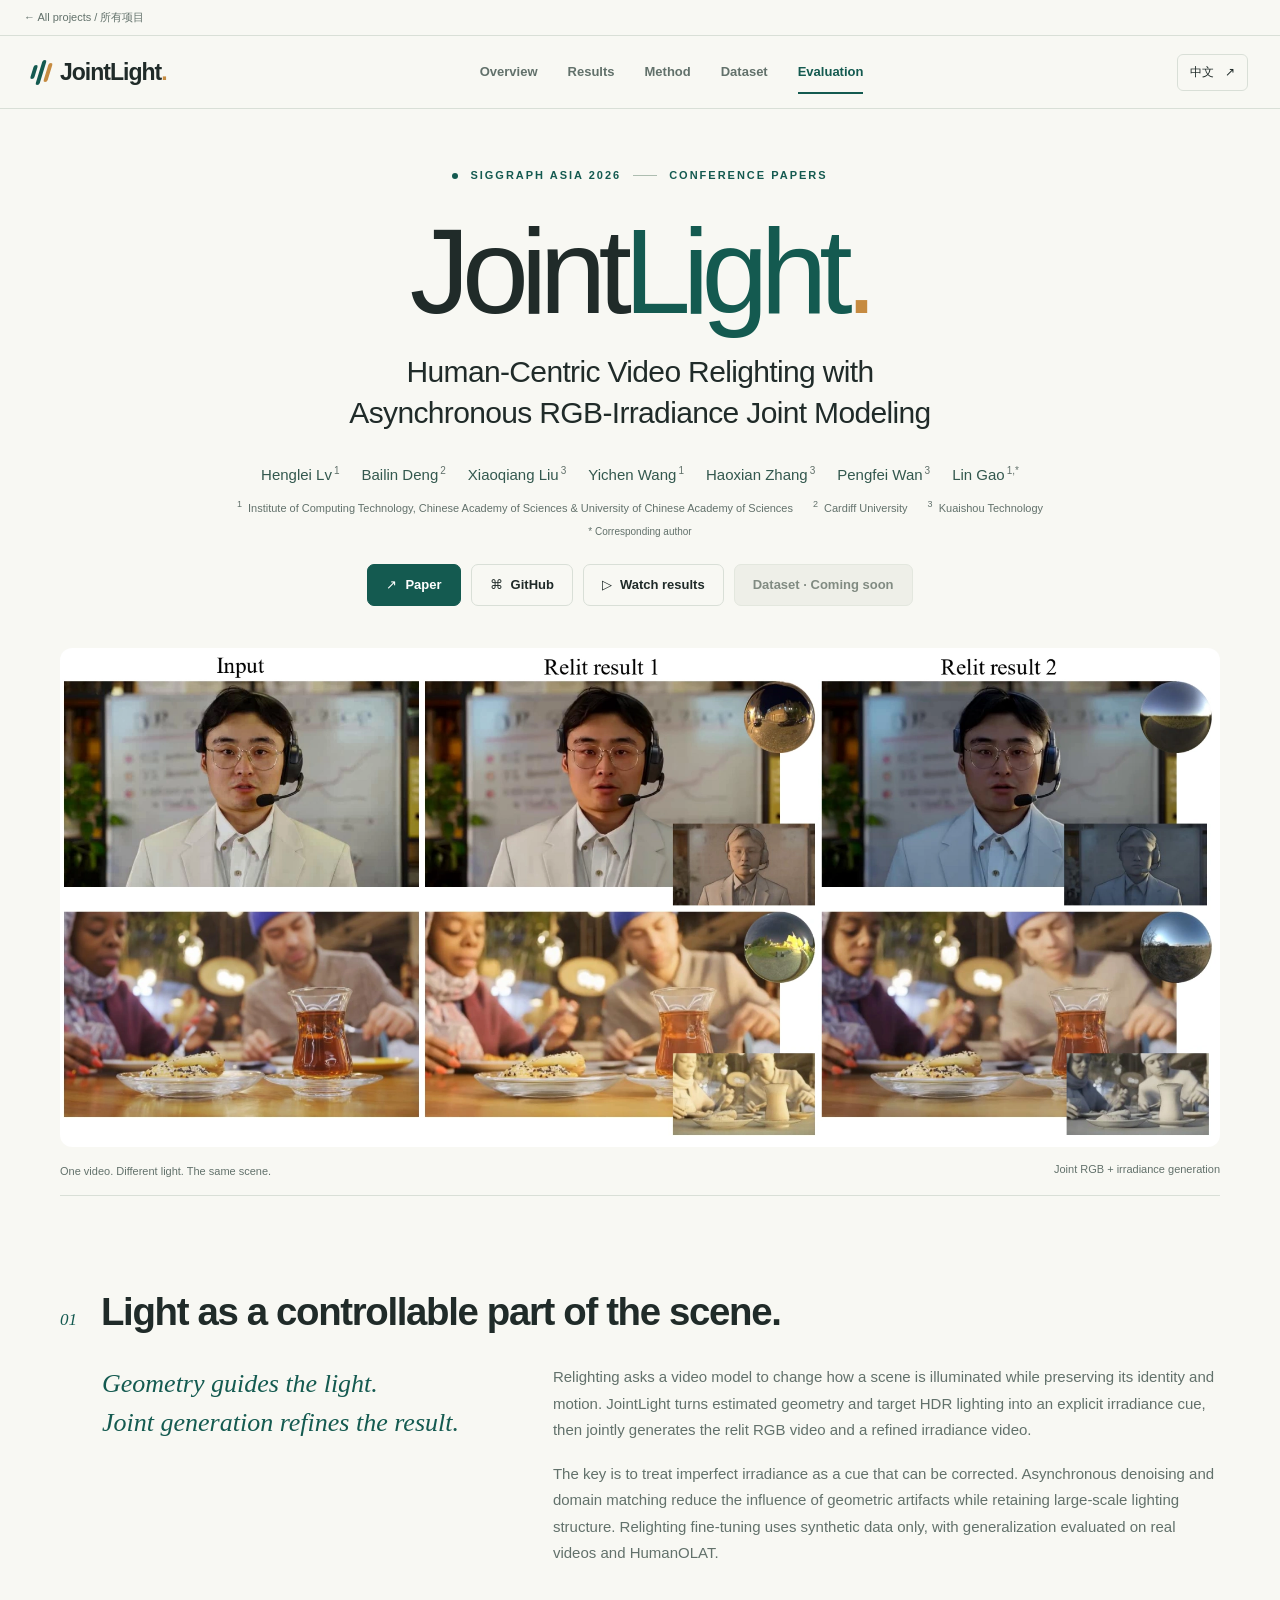
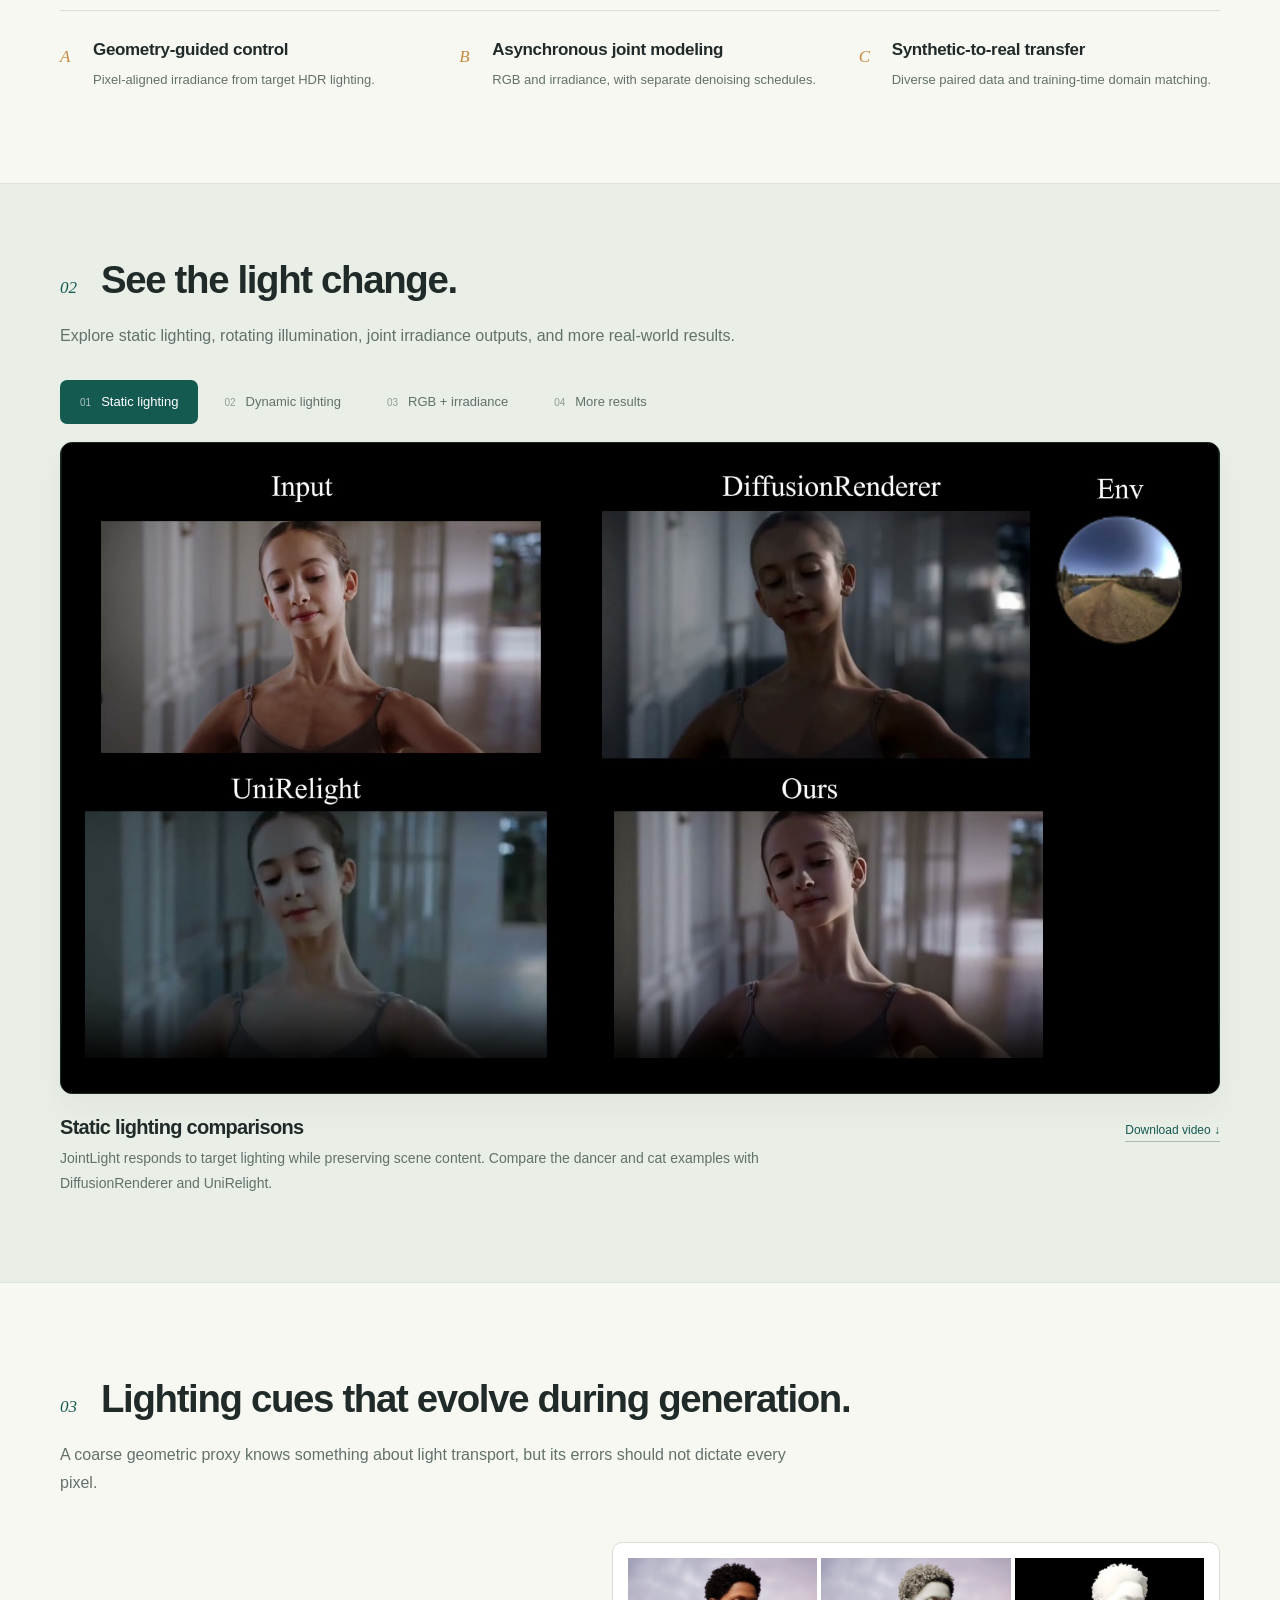
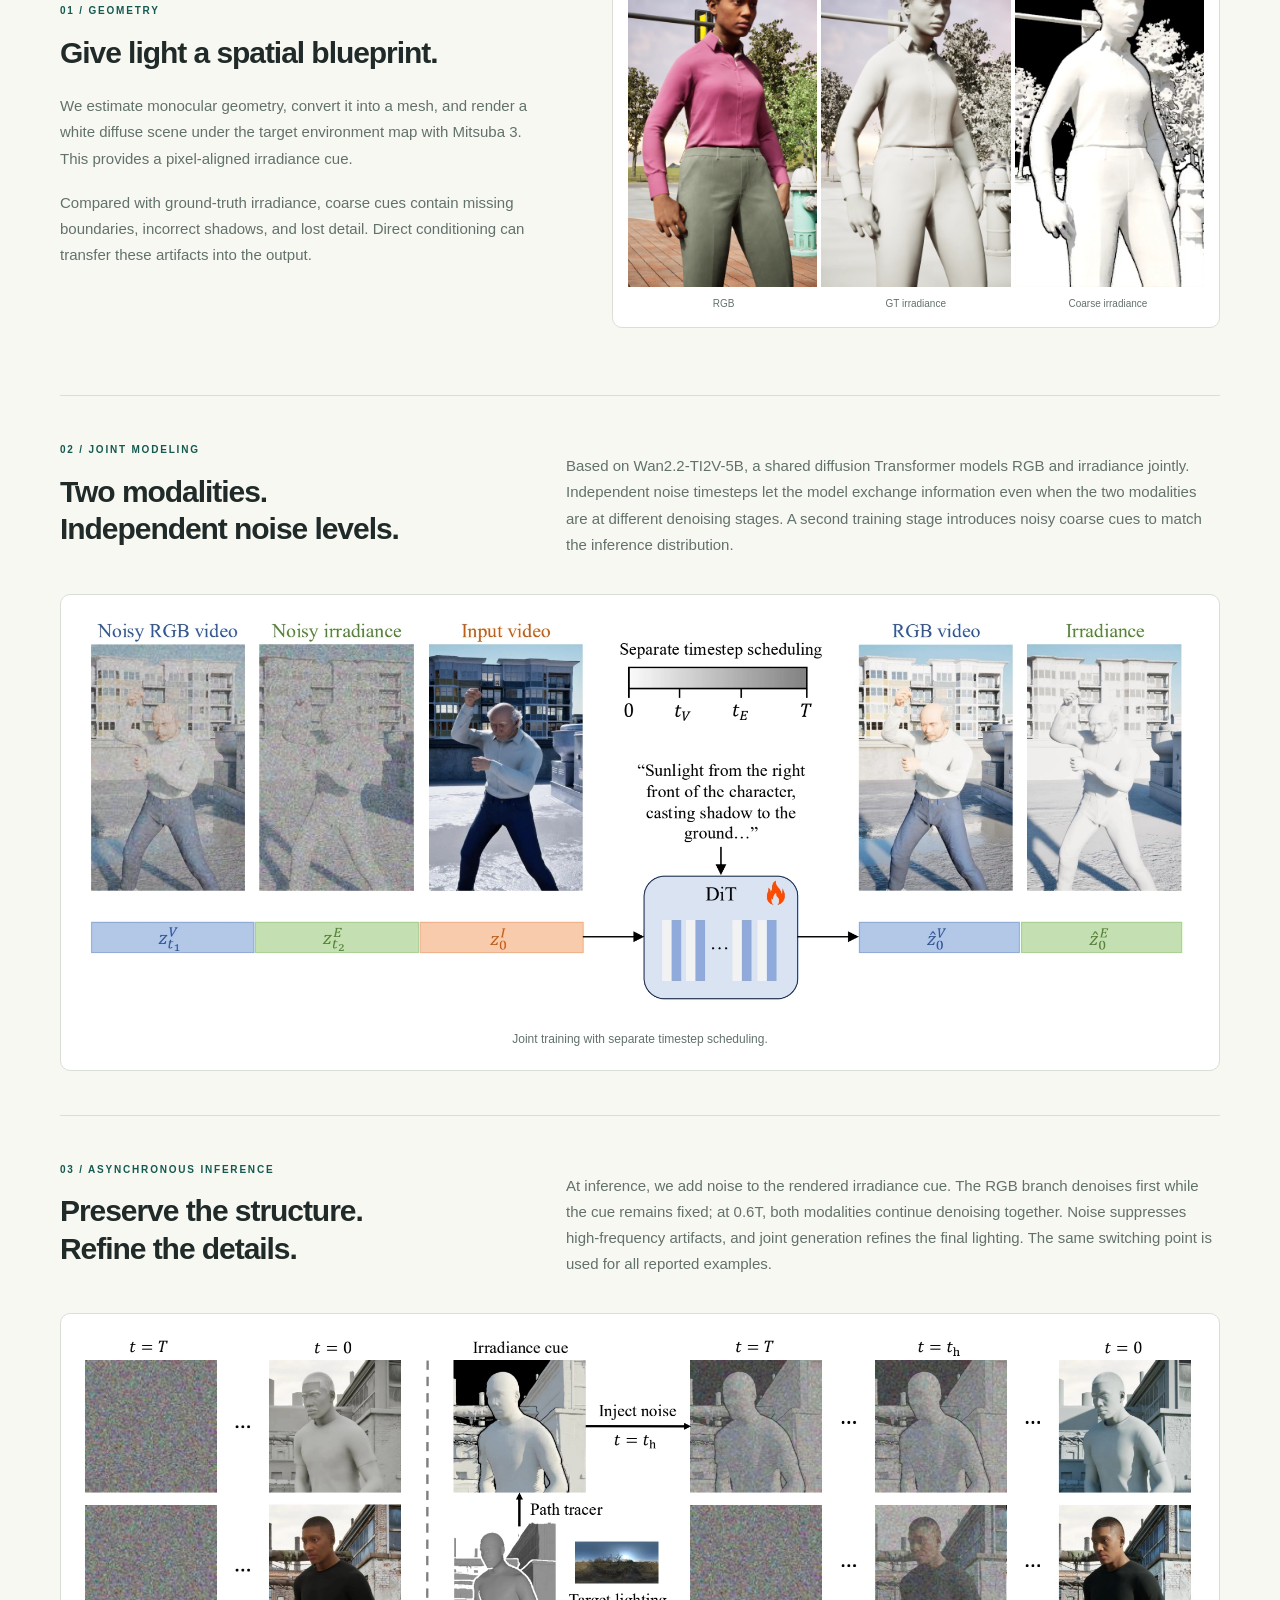
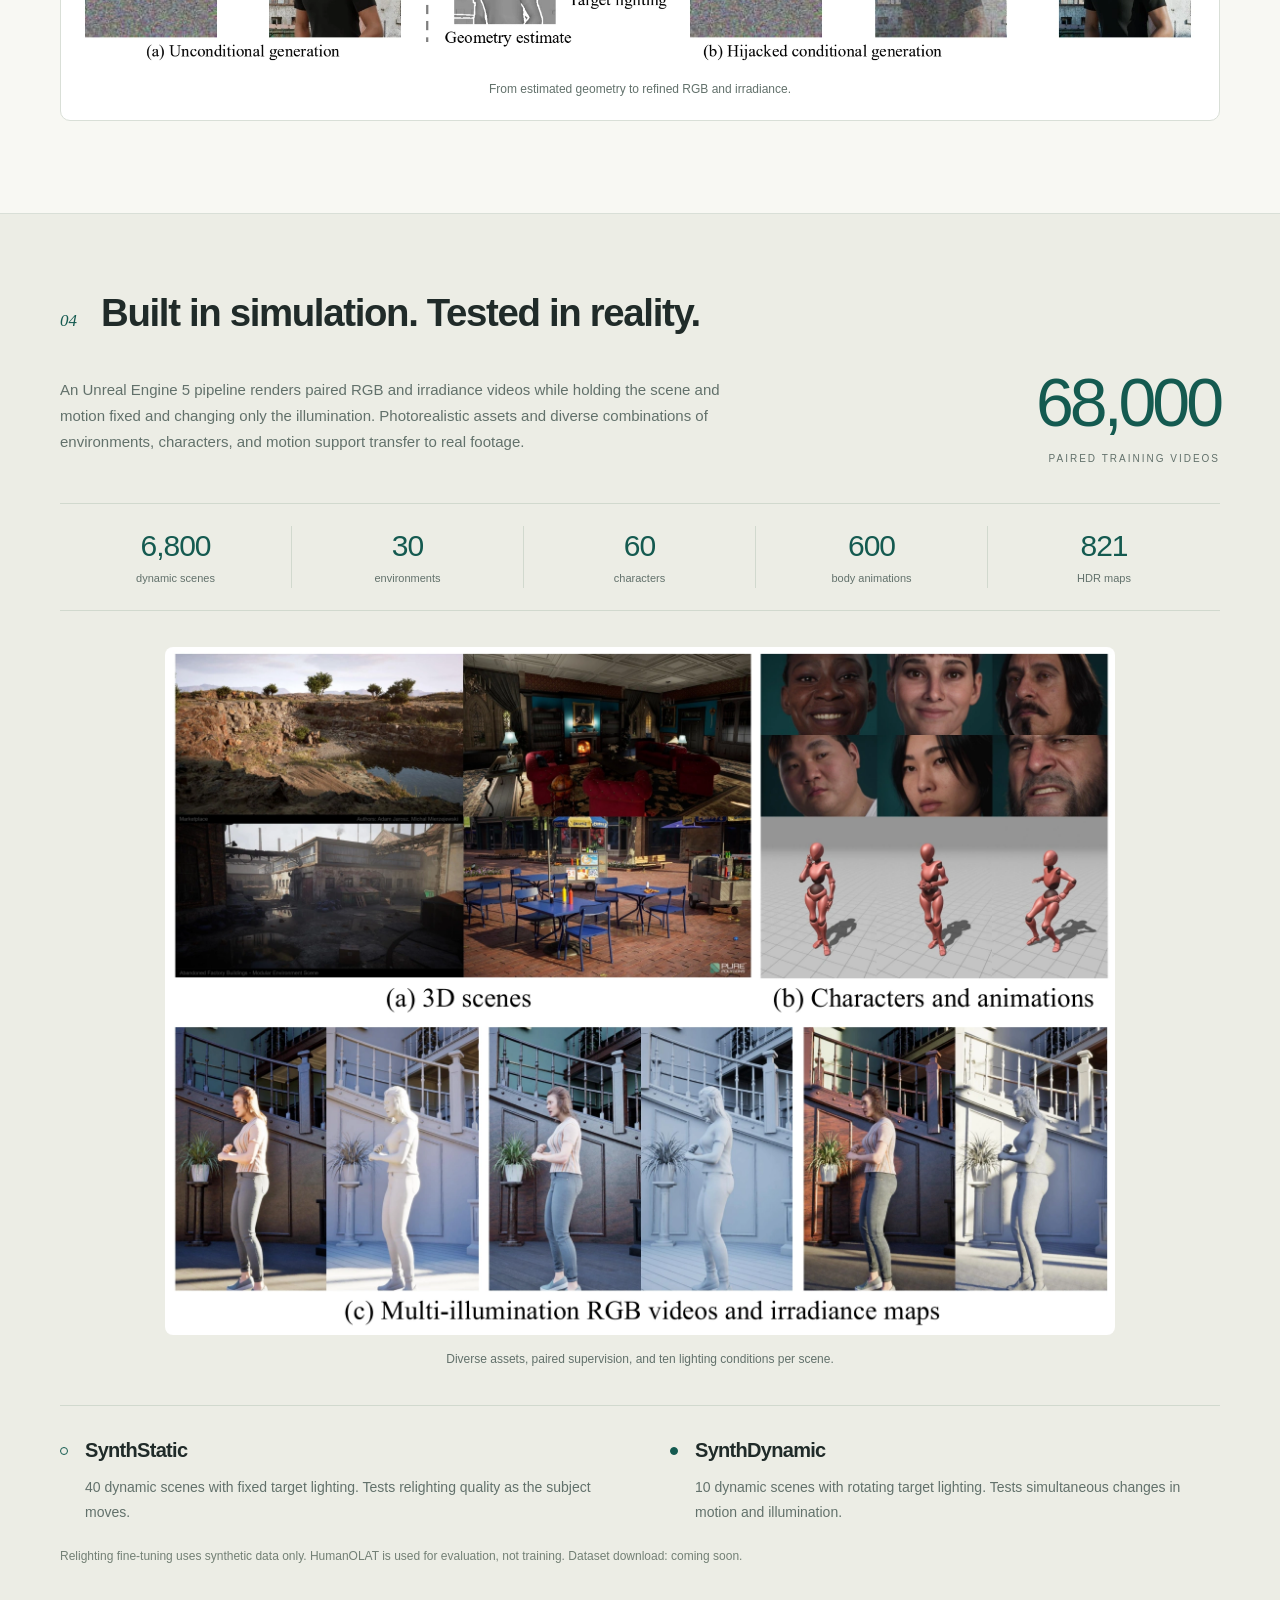
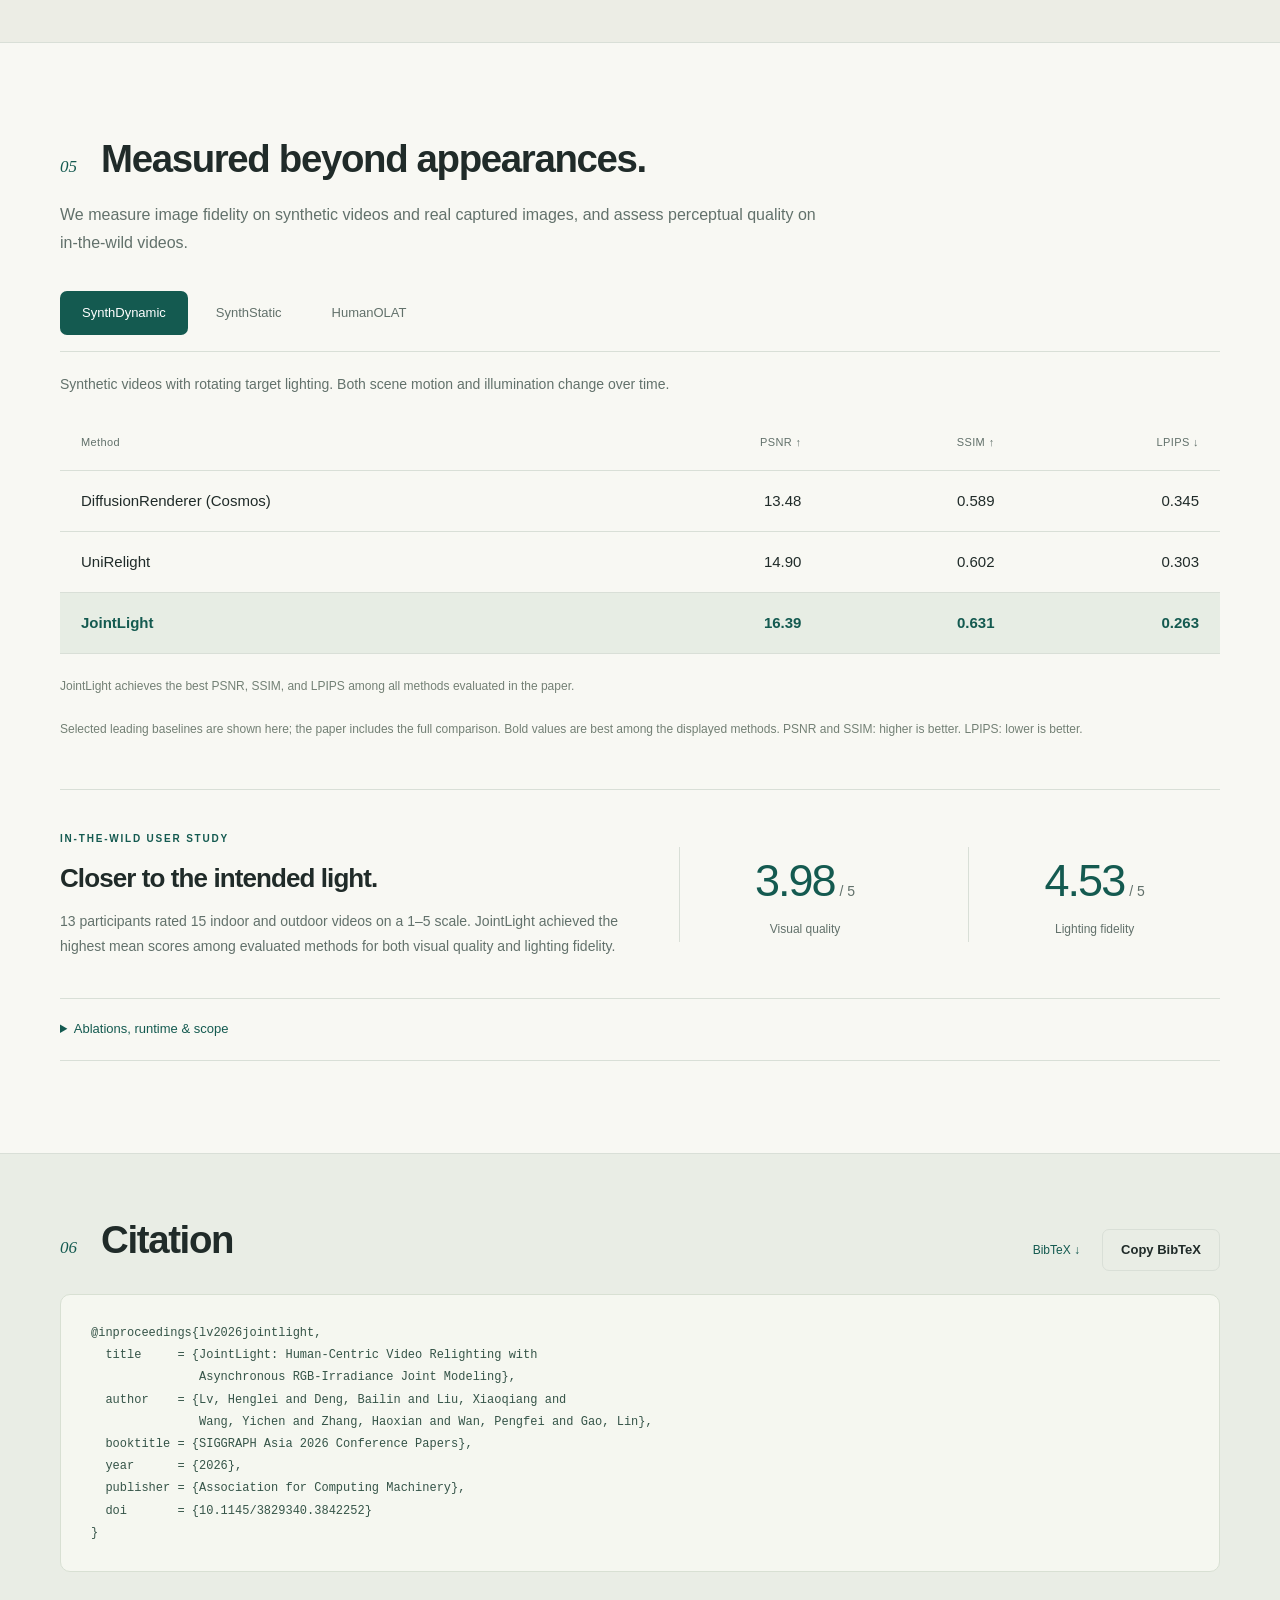
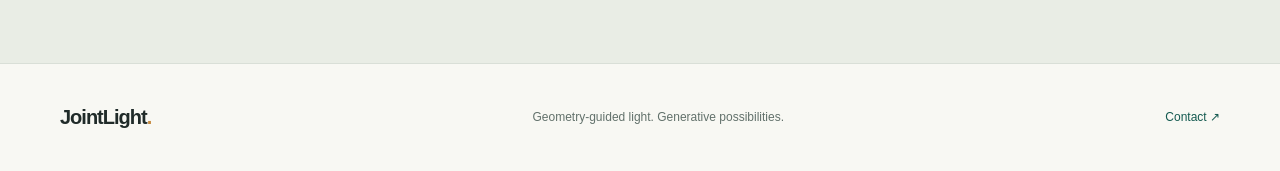
==== JointLight/index.html @ 2398fd20 "Publish project pages at /JointLight and /GSHeadRelight" ====
<!doctype html>
<html lang="en">
<head>
<meta charset="utf-8">
<meta name="viewport" content="width=device-width, initial-scale=1">
<meta name="theme-color" content="#f8f8f3">
<title>JointLight — Human-Centric Video Relighting</title>
<meta name="description" content="JointLight: controllable human-centric video relighting with geometry-guided, asynchronous RGB-irradiance joint modeling. SIGGRAPH Asia 2026.">
<meta property="og:title" content="JointLight | SIGGRAPH Asia 2026">
<meta property="og:description" content="Geometry guides the light. Joint generation refines the result.">
<meta property="og:type" content="website">
<meta property="og:image" content="https://sagileo.github.io/JointLight/assets/images/teaser.webp">
<link rel="canonical" href="https://sagileo.github.io/JointLight/">
<meta property="og:url" content="https://sagileo.github.io/JointLight/">
<link rel="icon" href="assets/favicon.svg" type="image/svg+xml">
<link rel="stylesheet" href="styles.css">
<script src="app.js" defer></script>
</head>
<body>
<div class="projects-home"><a href="../">← All projects / 所有项目</a></div>
<a class="skip" href="#main">Skip to content / 跳至正文</a>
<header class="site-header"><div class="header-inner">
<a class="wordmark" href="#top" aria-label="JointLight home"><span class="brand-icon" aria-hidden="true"><i></i><i></i><i></i></span>JointLight<span class="brand-period">.</span></a>
<nav aria-label="Main navigation / 主导航"><a href="#overview"><span data-lang="en">Overview</span><span data-lang="zh">概览</span></a><a href="#results"><span data-lang="en">Results</span><span data-lang="zh">效果</span></a><a href="#method"><span data-lang="en">Method</span><span data-lang="zh">方法</span></a><a href="#data"><span data-lang="en">Dataset</span><span data-lang="zh">数据</span></a><a href="#evaluation"><span data-lang="en">Evaluation</span><span data-lang="zh">实验</span></a></nav><button id="language" class="language-switch" type="button" aria-label="切换至中文">中文 <span aria-hidden="true">↗</span></button>
</div></header><main id="main"><section class="hero container" id="top"><div class="venue">
<span class="status-dot"></span>SIGGRAPH ASIA 2026 <span class="venue-rule"></span> CONFERENCE PAPERS</div>
<h1>Joint<span>Light</span><span class="title-dot">.</span>
</h1>
<div class="paper-title">
<span data-lang="en">Human-Centric Video Relighting with<br>Asynchronous RGB-Irradiance Joint Modeling</span><span data-lang="zh">基于异步 RGB 与辐照度联合建模的<br>人物视频重光照</span>
</div>
<div class="authors">
<span>Henglei Lv<sup>1</sup></span><span>Bailin Deng<sup>2</sup></span><span>Xiaoqiang Liu<sup>3</sup></span><span>Yichen Wang<sup>1</sup></span><span>Haoxian Zhang<sup>3</sup></span><span>Pengfei Wan<sup>3</sup></span><span>Lin Gao<sup>1,*</sup></span>
</div>
<div class="affiliations">
<span data-lang="en"><span><sup>1</sup> Institute of Computing Technology, Chinese Academy of Sciences &amp; University of Chinese Academy of Sciences</span><span><sup>2</sup> Cardiff University</span><span><sup>3</sup> Kuaishou Technology</span></span><span data-lang="zh"><span><sup>1</sup> 中国科学院计算技术研究所、中国科学院大学</span><span><sup>2</sup> 卡迪夫大学</span><span><sup>3</sup> 快手科技</span></span>
</div>
<p class="corresponding"><span data-lang="en">* Corresponding author</span><span data-lang="zh">* 通讯作者</span></p>
<div class="resource-links">
<a class="button primary" href="assets/paper/JointLight.pdf" target="_blank" rel="noopener"><span aria-hidden="true">↗</span><span data-lang="en">Paper</span><span data-lang="zh">论文 PDF</span></a><a class="button" href="https://github.com/IGLICT/JointLight" target="_blank" rel="noopener"><span aria-hidden="true">⌘</span> GitHub</a><a class="button" href="#results"><span aria-hidden="true">▷</span><span data-lang="en">Watch results</span><span data-lang="zh">观看效果</span></a><button class="button pending" type="button" disabled><span data-lang="en">Dataset · Coming soon</span><span data-lang="zh">数据集 · 待发布</span></button>
</div>
<figure class="hero-figure"><button class="figure-zoom" type="button" data-zoom="assets/images/teaser.webp" aria-label="Enlarge teaser / 放大概览图"><img src="assets/images/teaser.webp" width="2056" height="884" alt="The same input videos relit under two target environment maps; inset images show generated irradiance." fetchpriority="high"><span class="zoom-hint" aria-hidden="true">↗</span></button><figcaption><span data-lang="en">One video. Different light. The same scene.</span><span data-lang="zh">同一段视频，不同的光照，同一个场景。</span><span><span data-lang="en">Joint RGB + irradiance generation</span><span data-lang="zh">RGB 与辐照度联合生成</span></span></figcaption></figure></section><section class="overview container" id="overview"><div class="section-heading">
<span class="section-index">01</span><h2>
<span data-lang="en">Light as a controllable part of the scene.</span><span data-lang="zh">让光照成为场景中可控的一部分。</span>
</h2>
</div>
<div class="overview-body">
<p class="lead"><span data-lang="en">Geometry guides the light.<br>Joint generation refines the result.</span><span data-lang="zh">用几何引导光照，<br>让联合生成修正细节。</span></p>
<div>
<p class=""><span data-lang="en">Relighting asks a video model to change how a scene is illuminated while preserving its identity and motion. JointLight turns estimated geometry and target HDR lighting into an explicit irradiance cue, then jointly generates the relit RGB video and a refined irradiance video.</span><span data-lang="zh">重光照要求视频模型在保留场景内容与人物动作的同时，改变环境中的光影关系。JointLight 将估计几何与目标 HDR 光照转化为显式辐照度线索，再联合生成重光照 RGB 视频与精细化辐照度视频。</span></p>
<p class=""><span data-lang="en">The key is to treat imperfect irradiance as a cue that can be corrected. Asynchronous denoising and domain matching reduce the influence of geometric artifacts while retaining large-scale lighting structure. Relighting fine-tuning uses synthetic data only, with generalization evaluated on real videos and HumanOLAT.</span><span data-lang="zh">关键是让不完美的辐照度参与生成并被逐步修正。异步去噪和域匹配减弱几何伪影的影响，同时保留大尺度光照结构。模型仅使用合成数据进行重光照任务微调，并在真实视频和 HumanOLAT 上验证泛化效果。</span></p>
</div>
</div>
<div class="contributions">
<article><span class="letter">A</span><h3>
<span data-lang="en">Geometry-guided control</span><span data-lang="zh">几何引导的控制</span>
</h3>
<p class=""><span data-lang="en">Pixel-aligned irradiance from target HDR lighting.</span><span data-lang="zh">由目标 HDR 光照构造与画面对齐的辐照度。</span></p></article><article><span class="letter">B</span><h3>
<span data-lang="en">Asynchronous joint modeling</span><span data-lang="zh">异步联合建模</span>
</h3>
<p class=""><span data-lang="en">RGB and irradiance, with separate denoising schedules.</span><span data-lang="zh">RGB 与辐照度采用独立的去噪进度。</span></p></article><article><span class="letter">C</span><h3>
<span data-lang="en">Synthetic-to-real transfer</span><span data-lang="zh">从合成走向真实</span>
</h3>
<p class=""><span data-lang="en">Diverse paired data and training-time domain matching.</span><span data-lang="zh">以多样化配对数据和域匹配支持迁移。</span></p></article>
</div></section><section class="results-band" id="results"><div class="container">
<div class="section-heading">
<span class="section-index">02</span><h2>
<span data-lang="en">See the light change.</span><span data-lang="zh">看见光照的变化。</span>
</h2>
</div>
<p class="section-intro"><span data-lang="en">Explore static lighting, rotating illumination, joint irradiance outputs, and more real-world results.</span><span data-lang="zh">查看静态光照对比、旋转光照、联合辐照度输出与更多真实视频结果。</span></p>
<div class="tabs video-tabs" role="tablist" aria-label="Video examples / 视频示例">
<button type="button" role="tab" id="video-tab-static" aria-controls="video-panel" aria-selected="true" tabindex="0" data-video="static"><span class="tab-number">01</span><span data-lang="en">Static lighting</span><span data-lang="zh">静态光照</span></button><button type="button" role="tab" id="video-tab-dynamic" aria-controls="video-panel" aria-selected="false" tabindex="-1" data-video="dynamic"><span class="tab-number">02</span><span data-lang="en">Dynamic lighting</span><span data-lang="zh">动态光照</span></button><button type="button" role="tab" id="video-tab-shading" aria-controls="video-panel" aria-selected="false" tabindex="-1" data-video="shading"><span class="tab-number">03</span><span data-lang="en">RGB + irradiance</span><span data-lang="zh">RGB + 辐照度</span></button><button type="button" role="tab" id="video-tab-more" aria-controls="video-panel" aria-selected="false" tabindex="-1" data-video="more"><span class="tab-number">04</span><span data-lang="en">More results</span><span data-lang="zh">更多结果</span></button>
</div>
<div id="video-panel" role="tabpanel" aria-labelledby="video-tab-static" tabindex="0">
<div class="video-frame"><video id="showcase" controls muted playsinline loop preload="metadata" poster="assets/images/01_static_comparison.jpg"><source src="assets/videos/01_static_comparison.mp4" type="video/mp4"><span data-lang="en">Your browser does not support HTML video. Download the clip below.</span><span data-lang="zh">当前浏览器不支持视频播放，请通过下方链接下载。</span></video></div>
<div class="video-caption">
<div>
<h3 id="video-title"></h3>
<p id="video-description"></p>
</div>
<a id="video-download" href="assets/videos/01_static_comparison.mp4" download><span data-lang="en">Download video ↓</span><span data-lang="zh">下载视频 ↓</span></a>
</div>
</div>
<noscript><p>Other videos: <a href="assets/videos/02_dynamic_comparison.mp4">Dynamic lighting</a> · <a href="assets/videos/04_shading.mp4">RGB + irradiance</a> · <a href="assets/videos/03_more_results.mp4">More results</a></p></noscript>
</div></section><section class="container method" id="method"><div class="section-heading">
<span class="section-index">03</span><h2>
<span data-lang="en">Lighting cues that evolve during generation.</span><span data-lang="zh">让光照线索可以被修正。</span>
</h2>
</div>
<p class="section-intro"><span data-lang="en">A coarse geometric proxy knows something about light transport, but its errors should not dictate every pixel.</span><span data-lang="zh">粗糙几何提供了光传输的依据，但其中的误差不应成为最终画面的约束。</span></p>
<div class="method-step">
<div class="step-copy">
<span class="eyebrow">01 / GEOMETRY</span><h3>
<span data-lang="en">Give light a spatial blueprint.</span><span data-lang="zh">为光照提供空间依据。</span>
</h3>
<p class=""><span data-lang="en">We estimate monocular geometry, convert it into a mesh, and render a white diffuse scene under the target environment map with Mitsuba 3. This provides a pixel-aligned irradiance cue.</span><span data-lang="zh">从单目视频估计几何并转换为网格，再用 Mitsuba 3 在目标环境光下渲染白色漫反射场景，构造与画面对齐的辐照度线索。</span></p>
<p class=""><span data-lang="en">Compared with ground-truth irradiance, coarse cues contain missing boundaries, incorrect shadows, and lost detail. Direct conditioning can transfer these artifacts into the output.</span><span data-lang="zh">相比真值辐照度，粗糙线索包含边界缺失、阴影偏差和细节损失，直接作为条件可能将这些伪影传入结果。</span></p>
</div>
<figure><div class="irradiance-triptych">
<button class="figure-zoom" type="button" data-zoom="assets/images/irradiance-rgb.webp" aria-label="Enlarge figure / 放大图片"><img src="assets/images/irradiance-rgb.webp" alt="Original RGB image" loading="lazy" decoding="async"><span class="zoom-hint" aria-hidden="true">↗</span></button><button class="figure-zoom" type="button" data-zoom="assets/images/irradiance-gt.webp" aria-label="Enlarge figure / 放大图片"><img src="assets/images/irradiance-gt.webp" alt="Ground-truth irradiance" loading="lazy" decoding="async"><span class="zoom-hint" aria-hidden="true">↗</span></button><button class="figure-zoom" type="button" data-zoom="assets/images/irradiance-coarse.webp" aria-label="Enlarge figure / 放大图片"><img src="assets/images/irradiance-coarse.webp" alt="Coarse geometry-derived irradiance" loading="lazy" decoding="async"><span class="zoom-hint" aria-hidden="true">↗</span></button>
</div>
<figcaption class="three-labels"><span>RGB</span><span>GT irradiance</span><span>Coarse irradiance</span></figcaption></figure>
</div>
<div class="method-wide">
<div class="wide-copy">
<div>
<span class="eyebrow">02 / JOINT MODELING</span><h3>
<span data-lang="en">Two modalities.<br>Independent noise levels.</span><span data-lang="zh">两种模态，<br>独立的噪声水平。</span>
</h3>
</div>
<p class=""><span data-lang="en">Based on Wan2.2-TI2V-5B, a shared diffusion Transformer models RGB and irradiance jointly. Independent noise timesteps let the model exchange information even when the two modalities are at different denoising stages. A second training stage introduces noisy coarse cues to match the inference distribution.</span><span data-lang="zh">基于 Wan2.2-TI2V-5B，在同一个扩散 Transformer 中联合建模 RGB 与辐照度。独立的噪声时间步让模型在两种模态清晰程度不同时仍能交换信息；第二阶段引入带噪粗糙线索，使训练与推理时的分布更接近。</span></p>
</div>
<figure class="paper-figure"><button class="figure-zoom " type="button" data-zoom="assets/images/training.webp" aria-label="Enlarge figure / 放大图片"><img src="assets/images/training.webp" alt="Joint training pipeline with separate noise timesteps for RGB and irradiance." loading="lazy" decoding="async"><span class="zoom-hint" aria-hidden="true">↗</span></button><figcaption><span data-lang="en">Joint training with separate timestep scheduling.</span><span data-lang="zh">采用独立时间步调度的联合训练。</span></figcaption></figure>
</div>
<div class="method-wide">
<div class="wide-copy">
<div>
<span class="eyebrow">03 / ASYNCHRONOUS INFERENCE</span><h3>
<span data-lang="en">Preserve the structure.<br>Refine the details.</span><span data-lang="zh">保留光照结构，<br>共同完善细节。</span>
</h3>
</div>
<p class=""><span data-lang="en">At inference, we add noise to the rendered irradiance cue. The RGB branch denoises first while the cue remains fixed; at 0.6T, both modalities continue denoising together. Noise suppresses high-frequency artifacts, and joint generation refines the final lighting. The same switching point is used for all reported examples.</span><span data-lang="zh">推理时先对渲染得到的辐照度加噪，由 RGB 分支先行去噪，辐照度暂时固定；到 0.6T 时两种模态共同去噪。噪声减弱高频伪影，联合生成进一步修正光照细节。所有报告案例均使用相同切换时间步。</span></p>
</div>
<figure class="paper-figure"><button class="figure-zoom " type="button" data-zoom="assets/images/inference.webp" aria-label="Enlarge figure / 放大图片"><img src="assets/images/inference.webp" alt="Asynchronous inference from a noisy geometry-derived irradiance cue." loading="lazy" decoding="async"><span class="zoom-hint" aria-hidden="true">↗</span></button><figcaption><span data-lang="en">From estimated geometry to refined RGB and irradiance.</span><span data-lang="zh">从估计几何到精细化 RGB 与辐照度。</span></figcaption></figure>
</div></section><section class="data-band" id="data"><div class="container">
<div class="section-heading">
<span class="section-index">04</span><h2>
<span data-lang="en">Built in simulation. Tested in reality.</span><span data-lang="zh">在合成世界学习，在真实影像验证。</span>
</h2>
</div>
<div class="data-top">
<div><p class=""><span data-lang="en">An Unreal Engine 5 pipeline renders paired RGB and irradiance videos while holding the scene and motion fixed and changing only the illumination. Photorealistic assets and diverse combinations of environments, characters, and motion support transfer to real footage.</span><span data-lang="zh">Unreal Engine 5 管线固定场景与人物动作，仅改变照明，同步渲染配对的 RGB 与辐照度视频。逼真的素材与多样化的环境、角色和动作组合，支持模型向真实影像迁移。</span></p></div>
<div class="data-big">
<strong>68,000</strong><span><span data-lang="en">paired training videos</span><span data-lang="zh">配对训练视频</span></span>
</div>
</div>
<dl class="dataset-stats">
<div>
<dt>6,800</dt>
<dd>
<span data-lang="en">dynamic scenes</span><span data-lang="zh">动态场景</span>
</dd>
</div>
<div>
<dt>30</dt>
<dd>
<span data-lang="en">environments</span><span data-lang="zh">室内外环境</span>
</dd>
</div>
<div>
<dt>60</dt>
<dd>
<span data-lang="en">characters</span><span data-lang="zh">角色</span>
</dd>
</div>
<div>
<dt>600</dt>
<dd>
<span data-lang="en">body animations</span><span data-lang="zh">身体动画</span>
</dd>
</div>
<div>
<dt>821</dt>
<dd>
<span data-lang="en">HDR maps</span><span data-lang="zh">HDR 环境贴图</span>
</dd>
</div>
</dl>
<figure class="dataset-figure"><button class="figure-zoom " type="button" data-zoom="assets/images/dataset.webp" aria-label="Enlarge figure / 放大图片"><img src="assets/images/dataset.webp" alt="Synthetic environments, characters, animations, and paired RGB / irradiance renderings." loading="lazy" decoding="async"><span class="zoom-hint" aria-hidden="true">↗</span></button><figcaption><span data-lang="en">Diverse assets, paired supervision, and ten lighting conditions per scene.</span><span data-lang="zh">多样化素材、配对监督，每个场景包含十种照明条件。</span></figcaption></figure><div class="benchmark-grid">
<article><span class="benchmark-dot"></span><h3>SynthStatic</h3>
<p class=""><span data-lang="en">40 dynamic scenes with fixed target lighting. Tests relighting quality as the subject moves.</span><span data-lang="zh">40 个动态场景，目标环境光保持固定，评估人物运动过程中的重光照质量。</span></p></article><article><span class="benchmark-dot"></span><h3>SynthDynamic</h3>
<p class=""><span data-lang="en">10 dynamic scenes with rotating target lighting. Tests simultaneous changes in motion and illumination.</span><span data-lang="zh">10 个动态场景，目标环境光随时间旋转，评估运动与照明同时变化时的控制能力。</span></p></article>
</div>
<p class="fine-print"><span data-lang="en">Relighting fine-tuning uses synthetic data only. HumanOLAT is used for evaluation, not training. Dataset download: coming soon.</span><span data-lang="zh">重光照任务微调仅使用合成数据。HumanOLAT 用于评估，未参与训练。数据集下载入口待发布。</span></p>
</div></section><section class="container evaluation" id="evaluation"><div class="section-heading">
<span class="section-index">05</span><h2>
<span data-lang="en">Measured beyond appearances.</span><span data-lang="zh">不止于视觉效果的验证。</span>
</h2>
</div>
<p class="section-intro"><span data-lang="en">We measure image fidelity on synthetic videos and real captured images, and assess perceptual quality on in-the-wild videos.</span><span data-lang="zh">我们在合成视频与真实采集图像上评估重光照质量，并通过真实视频用户研究评估感知效果。</span></p>
<div class="tabs benchmark-tabs" role="tablist" aria-label="Evaluation benchmark / 评估基准">
<button type="button" role="tab" id="metric-tab-SynthDynamic" aria-controls="metric-panel" aria-selected="true" tabindex="0" data-benchmark="SynthDynamic">SynthDynamic</button><button type="button" role="tab" id="metric-tab-SynthStatic" aria-controls="metric-panel" aria-selected="false" tabindex="-1" data-benchmark="SynthStatic">SynthStatic</button><button type="button" role="tab" id="metric-tab-HumanOLAT" aria-controls="metric-panel" aria-selected="false" tabindex="-1" data-benchmark="HumanOLAT">HumanOLAT</button>
</div>
<div id="metric-panel" role="tabpanel" aria-labelledby="metric-tab-SynthDynamic" tabindex="0">
<p id="benchmark-description"></p>
<div class="table-scroll"><table>
<caption class="sr-only" id="benchmark-caption">SynthDynamic relighting evaluation</caption>
<thead><tr>
<th scope="col">
<span data-lang="en">Method</span><span data-lang="zh">方法</span>
</th>
<th scope="col">PSNR ↑</th>
<th scope="col">SSIM ↑</th>
<th scope="col">LPIPS ↓</th>
</tr></thead>
<tbody id="metric-rows">
<tr>
<th scope="row">DiffusionRenderer (Cosmos)</th>
<td>13.48</td>
<td>0.589</td>
<td>0.345</td>
</tr>
<tr>
<th scope="row">UniRelight</th>
<td>14.90</td>
<td>0.602</td>
<td>0.303</td>
</tr>
<tr class="ours">
<th scope="row">JointLight</th>
<td><strong>16.39</strong></td>
<td><strong>0.631</strong></td>
<td><strong>0.263</strong></td>
</tr>
</tbody>
</table></div>
<p id="benchmark-note" class="fine-print"></p>
</div>
<p class="fine-print"><span data-lang="en">Selected leading baselines are shown here; the paper includes the full comparison. Bold values are best among the displayed methods. PSNR and SSIM: higher is better. LPIPS: lower is better.</span><span data-lang="zh">此处展示主要对比方法，完整结果见论文。粗体表示所列方法中的最优值。PSNR、SSIM 越高越好，LPIPS 越低越好。</span></p>
<div class="study-row">
<div>
<span class="eyebrow">IN-THE-WILD USER STUDY</span><h3>
<span data-lang="en">Closer to the intended light.</span><span data-lang="zh">更贴近目标光照。</span>
</h3>
<p class=""><span data-lang="en">13 participants rated 15 indoor and outdoor videos on a 1–5 scale. JointLight achieved the highest mean scores among evaluated methods for both visual quality and lighting fidelity.</span><span data-lang="zh">13 名参与者对 15 个室内外视频案例进行 1–5 分评分。JointLight 在参与比较的方法中获得最高的视觉质量与光照保真度平均分。</span></p>
</div>
<div class="study-number">
<strong>3.98<small>/ 5</small></strong><span><span data-lang="en">Visual quality</span><span data-lang="zh">视觉质量</span></span>
</div>
<div class="study-number">
<strong>4.53<small>/ 5</small></strong><span><span data-lang="en">Lighting fidelity</span><span data-lang="zh">光照保真度</span></span>
</div>
</div>
<details class="technical-details"><summary><span data-lang="en">Ablations, runtime &amp; scope</span><span data-lang="zh">消融实验、运行时间与适用范围</span></summary><div class="details-grid">
<div>
<h3>
<span data-lang="en">Why joint modeling matters</span><span data-lang="zh">联合建模为何有效</span>
</h3>
<p class=""><span data-lang="en">Ablations use the same 6K-step training budget. Direct irradiance conditioning reaches 14.10 dB PSNR, while the full method with asynchronous scheduling and domain matching reaches 15.69 dB. Joint modeling alone does not bridge the gap between coarse and ground-truth irradiance.</span><span data-lang="zh">消融模型使用相同的 6K 步训练预算。直接辐照度条件的 PSNR 为 14.10 dB，加入异步调度与域匹配的完整方法达到 15.69 dB。仅使用联合建模仍不足以弥合粗糙辐照度与真值之间的差距。</span></p>
</div>
<div>
<h3>
<span data-lang="en">Current scope</span><span data-lang="zh">当前适用范围</span>
</h3>
<p class=""><span data-lang="en">The full pipeline takes about 223 seconds for 81 frames at 832 × 480, using 50 sampling steps on one GPU. Processing is offline. Severe geometry errors and strongly specular materials remain challenging; see the paper for limitations.</span><span data-lang="zh">单 GPU、81 帧、832 × 480 分辨率与 50 步采样设置下，完整流程约需 223 秒，属于离线处理。严重几何误差与强镜面反射材质仍具有挑战，详见论文讨论。</span></p>
</div>
</div></details></section><section class="citation-band" id="citation"><div class="container">
<div class="citation-top">
<div class="section-heading">
<span class="section-index">06</span><h2>
<span data-lang="en">Citation</span><span data-lang="zh">引用</span>
</h2>
</div>
<div>
<a href="citation.bib" download class="text-link">BibTeX ↓</a><button id="copy-citation" class="button" type="button"><span data-lang="en">Copy BibTeX</span><span data-lang="zh">复制 BibTeX</span></button>
</div>
</div>
<pre><code id="bibtex">@inproceedings{lv2026jointlight,
  title     = {JointLight: Human-Centric Video Relighting with
               Asynchronous RGB-Irradiance Joint Modeling},
  author    = {Lv, Henglei and Deng, Bailin and Liu, Xiaoqiang and
               Wang, Yichen and Zhang, Haoxian and Wan, Pengfei and Gao, Lin},
  booktitle = {SIGGRAPH Asia 2026 Conference Papers},
  year      = {2026},
  publisher = {Association for Computing Machinery},
  doi       = {10.1145/3829340.3842252}
}</code></pre>
<p id="copy-status" class="copy-status" role="status" aria-live="polite"></p>
</div></section></main><footer class="container"><a class="wordmark" href="#top">JointLight<span class="brand-period">.</span></a><p><span data-lang="en">Geometry-guided light. Generative possibilities.</span><span data-lang="zh">以几何引导光照，以生成拓展可能。</span></p>
<a href="mailto:gaolin@ict.ac.cn"><span data-lang="en">Contact</span><span data-lang="zh">联系作者</span> ↗</a></footer><dialog id="figure-dialog"><div class="dialog-toolbar">
<span><span data-lang="en">Figure detail</span><span data-lang="zh">图片详情</span></span><button id="close-figure" type="button" aria-label="Close figure / 关闭图片">×</button>
</div>
<img id="full-figure" alt=""><p><span data-lang="en">Press Esc or click outside the image to close.</span><span data-lang="zh">按 Esc 或点击图片外部关闭。</span></p></dialog>
</body>
</html>
---- JointLight/styles.css ----
:root {
  --paper:#f8f8f3;
  --ink:#202b29;
  --muted:#62716b;
  --green:#145a50;
  --light:#e7ede4;
  --line:#d9dfd7;
  --warm:#c68b40;
  --serif:Georgia,'Times New Roman',serif;
  --sans:Inter,-apple-system,BlinkMacSystemFont,'Segoe UI','PingFang SC','Microsoft YaHei',sans-serif;
}
* {
  box-sizing:border-box;
}
html {
  scroll-behavior:smooth;
  scroll-padding-top:95px;
}
body {
  margin:0;
  color:var(--ink);
  background:var(--paper);
  font-family:var(--sans);
  font-size:16px;
  line-height:1.75;
  -webkit-font-smoothing:antialiased;
}
[data-lang] {
  display:contents;
}
html[lang="en"] [data-lang="zh"],html[lang="zh-CN"] [data-lang="en"] {
  display:none!important;
}
a {
  color:inherit;
  text-decoration:none;
}
button {
  font:inherit;
  color:inherit;
  cursor:pointer;
}
button:disabled {
  cursor:default;
}
button,a {
  -webkit-tap-highlight-color:transparent;
}
button:focus-visible,a:focus-visible,summary:focus-visible,[tabindex]:focus-visible {
  outline:3px solid #d1a04b;
  outline-offset:5px;
}
::selection {
  background:#cee0d1;
}
img {
  max-width:100%;
  display:block;
}
figure,p,h1,h2,h3,dl,dd {
  margin:0;
}
p {
  color:var(--muted);
}
p+p {
  margin-top:18px;
}
h2,h3 {
  line-height:1.25;
  font-weight:550;
  letter-spacing:-.035em;
}
h2 {
  font-size:clamp(29px,3vw,39px);
}
h3 {
  font-size:23px;
}
.container {
  width:min(1160px,calc(100% - 80px));
  margin-inline:auto;
}
.skip {
  position:fixed;
  left:20px;
  top:-100px;
  background:var(--green);
  color:#fff;
  padding:10px 20px;
  z-index:100;
}
.skip:focus {
  top:10px;
}
.site-header {
  position:sticky;
  top:0;
  z-index:20;
  background:rgba(248,248,243,.94);
  backdrop-filter:blur(16px);
  border-bottom:1px solid var(--line);
}
.header-inner {
  width:min(1280px,calc(100% - 64px));
  height:72px;
  margin:auto;
  display:flex;
  align-items:center;
  justify-content:space-between;
  gap:25px;
}
.wordmark {
  display:inline-flex;
  align-items:center;
  font-size:23px;
  letter-spacing:-1px;
  font-weight:680;
}
.brand-period {
  color:var(--warm);
}
.brand-icon {
  display:flex;
  align-items:center;
  gap:3px;
  height:24px;
  margin-right:10px;
}
.brand-icon i {
  display:block;
  background:var(--green);
  width:4px;
  height:14px;
  border-radius:2px;
  transform:skew(-17deg);
}
.brand-icon i:nth-child(2) {
  height:25px;
}
.brand-icon i:nth-child(3) {
  height:19px;
  background:var(--warm);
}
nav {
  display:flex;
  gap:30px;
  font-size:13px;
  font-weight:550;
  color:var(--muted);
}
nav a {
  position:relative;
  padding:25px 0;
}
nav a:hover,nav a.active {
  color:var(--green);
}
nav a.active:after {
  content:'';
  position:absolute;
  bottom:15px;
  left:0;
  right:0;
  height:2px;
  background:var(--green);
}
.language-switch {
  padding:7px 12px;
  background:transparent;
  border:1px solid var(--line);
  border-radius:6px;
  font-size:12px;
  white-space:nowrap;
}
.language-switch:hover {
  background:var(--light);
}
.language-switch span {
  margin-left:8px;
}
.hero {
  text-align:center;
  padding-top:57px;
}
.venue {
  font-size:11px;
  letter-spacing:2px;
  font-weight:650;
  color:var(--green);
  display:flex;
  justify-content:center;
  align-items:center;
  gap:12px;
}
.status-dot {
  width:6px;
  height:6px;
  background:var(--green);
  border-radius:50%;
}
.venue-rule {
  width:24px;
  height:1px;
  background:#adbdb0;
}
h1 {
  font-size:clamp(70px,9.4vw,123px);
  line-height:1.15;
  font-weight:520;
  letter-spacing:-8px;
  margin:16px 0 11px;
  color:var(--ink);
}
h1>span:first-child {
  color:var(--green);
}
h1 .title-dot {
  color:var(--warm);
}
.paper-title {
  font-size:clamp(20px,2.35vw,30px);
  line-height:1.38;
  letter-spacing:-.65px;
  font-weight:440;
  max-width:980px;
  margin:auto;
}
.authors {
  display:flex;
  justify-content:center;
  gap:8px 22px;
  flex-wrap:wrap;
  font-size:15px;
  margin:28px 0 9px;
  color:#33584e;
}
.authors sup {
  font-size:10px;
  margin-left:2px;
  color:var(--muted);
}
.affiliations {
  display:flex;
  flex-wrap:wrap;
  justify-content:center;
  gap:2px 20px;
  font-size:11px;
  color:var(--muted);
}
.affiliations sup {
  font-size:9px;
  margin-right:3px;
}
.corresponding {
  font-size:10px;
  margin-top:5px;
}
.resource-links {
  display:flex;
  gap:10px;
  justify-content:center;
  flex-wrap:wrap;
  margin:24px 0 42px;
}
.button {
  display:inline-flex;
  align-items:center;
  justify-content:center;
  gap:8px;
  border:1px solid var(--line);
  background:transparent;
  padding:10px 18px;
  border-radius:7px;
  font-size:13px;
  font-weight:550;
  line-height:1.5;
  transition:background .2s,transform .2s;
}
.button:hover:not(:disabled) {
  background:var(--light);
  transform:translateY(-1px);
}
.button.primary {
  background:var(--green);
  color:white;
  border-color:var(--green);
}
.button.primary:hover {
  background:#0d443c;
}
.button.pending {
  color:#818b82;
  background:#eeefe8;
  border-color:#e3e7de;
}
.hero-figure {
  text-align:left;
}
.teaser-labels {
  display:grid;
  grid-template-columns:repeat(3,1fr);
  text-align:center;
  padding:0 0 10px;
  font-size:10px;
  letter-spacing:1.9px;
  color:var(--muted);
  font-weight:600;
}
.hero-figure .figure-zoom {
  border-radius:12px;
  background:#fff;
  overflow:hidden;
}
.hero-figure figcaption {
  display:flex;
  justify-content:space-between;
  gap:20px;
  padding:13px 0;
  color:var(--ink);
  font-size:13px;
  border-bottom:1px solid var(--line);
}
.hero-figure figcaption>span {
  color:var(--muted);
  font-size:11px;
}
.figure-zoom {
  display:block;
  position:relative;
  padding:0;
  border:0;
  width:100%;
  background:#fff;
  cursor:zoom-in;
}
.figure-zoom img {
  width:100%;
  height:auto;
}
.zoom-hint {
  position:absolute;
  right:10px;
  bottom:10px;
  width:30px;
  height:30px;
  display:grid;
  place-items:center;
  background:#fffdf7ed;
  color:var(--green);
  border:1px solid #d9dfd7;
  border-radius:50%;
  font-size:17px;
  opacity:0;
  transition:opacity .2s;
}
.figure-zoom:hover .zoom-hint,.figure-zoom:focus-visible .zoom-hint {
  opacity:1;
}
.overview,.method,.evaluation {
  padding-block:92px;
}
.section-heading {
  display:flex;
  align-items:baseline;
  gap:24px;
  margin-bottom:28px;
}
.section-index {
  font-family:var(--serif);
  font-style:italic;
  color:var(--green);
  font-size:17px;
  flex-shrink:0;
}
.overview-body {
  display:grid;
  grid-template-columns:1fr 1.6fr;
  gap:76px;
}
.overview-body .lead {
  font-size:26px;
  font-family:var(--serif);
  font-style:italic;
  line-height:1.5;
  color:var(--green);
  padding-left:42px;
}
.overview-body>div {
  font-size:15px;
}
.contributions {
  display:grid;
  grid-template-columns:repeat(3,1fr);
  gap:38px;
  border-top:1px solid var(--line);
  padding-top:28px;
  margin-top:44px;
}
.contributions article {
  position:relative;
  padding-left:33px;
}
.letter {
  position:absolute;
  left:0;
  top:3px;
  font-family:var(--serif);
  font-style:italic;
  font-size:17px;
  color:var(--warm);
}
.contributions h3 {
  font-size:17px;
  letter-spacing:-.02em;
  margin-bottom:9px;
}
.contributions p {
  font-size:13px;
  line-height:1.7;
}
.results-band {
  background:#e9eee7;
  padding-block:72px;
  border-block:1px solid #dce3d8;
}
.section-intro {
  max-width:760px;
  font-size:16px;
  margin-top:-10px;
  margin-bottom:30px;
}
.tabs {
  display:flex;
  gap:6px;
  flex-wrap:wrap;
}
.tabs button {
  border:1px solid transparent;
  background:transparent;
  padding:11px 19px;
  font-size:13px;
  border-radius:7px;
  color:var(--muted);
  line-height:1.5;
}
.tabs button[aria-selected="true"] {
  background:var(--green);
  color:white;
}
.tabs button:hover:not([aria-selected="true"]) {
  background:#dce5d8;
}
.tab-number {
  font-size:10px;
  opacity:.65;
  margin-right:10px;
}
.video-tabs {
  margin-bottom:18px;
}
.video-frame {
  background:#101713;
  border-radius:12px;
  overflow:hidden;
  border:1px solid #182b20;
  aspect-ratio:16/9;
  box-shadow:0 15px 30px #2234210c;
}
.video-frame video {
  width:100%;
  height:100%;
  display:block;
  object-fit:contain;
}
.video-caption {
  display:flex;
  justify-content:space-between;
  gap:45px;
  margin-top:21px;
  align-items:baseline;
  min-height:95px;
}
.video-caption h3 {
  font-size:20px;
  margin-bottom:6px;
}
.video-caption p {
  font-size:14px;
  max-width:790px;
}
.video-caption>a {
  white-space:nowrap;
  color:var(--green);
  font-size:12px;
  border-bottom:1px solid #aabaaa;
}
.method .section-intro {
  margin-bottom:45px;
}
.method-step {
  display:grid;
  grid-template-columns:.95fr 1.2fr;
  gap:70px;
  align-items:center;
  padding-bottom:54px;
}
.eyebrow {
  font-size:10px;
  letter-spacing:1.8px;
  color:var(--green);
  font-weight:650;
  display:block;
  margin-bottom:14px;
}
.step-copy h3,.wide-copy h3 {
  font-size:30px;
  margin-bottom:22px;
}
.step-copy p {
  font-size:15px;
}
.method-step figure {
  padding:15px;
  background:#fff;
  border:1px solid var(--line);
  border-radius:10px;
}
.three-labels {
  display:grid;
  grid-template-columns:repeat(3,1fr);
  text-align:center;
  font-size:10px;
  margin-top:8px;
  color:var(--muted);
}
.method-wide {
  border-top:1px solid var(--line);
  padding-top:45px;
  margin-top:13px;
}
.wide-copy {
  display:grid;
  grid-template-columns:.8fr 1.2fr;
  gap:70px;
  margin-bottom:24px;
}
.wide-copy p {
  font-size:15px;
  align-self:center;
}
.paper-figure {
  background:white;
  border:1px solid var(--line);
  padding:20px;
  border-radius:10px;
  margin-bottom:44px;
}
.paper-figure figcaption {
  text-align:center;
  font-size:12px;
  color:var(--muted);
  padding-top:16px;
}
.method-wide:last-child .paper-figure {
  margin-bottom:0;
}
.data-band {
  background:#ecede5;
  border-block:1px solid var(--line);
  padding:75px 0;
}
.data-top {
  display:grid;
  grid-template-columns:1.3fr .7fr;
  gap:90px;
  align-items:center;
}
.data-top p {
  font-size:15px;
}
.data-big {
  text-align:right;
}
.data-big strong {
  font-size:68px;
  line-height:1.1;
  font-weight:480;
  letter-spacing:-4px;
  color:var(--green);
}
.data-big>span {
  display:block;
  text-transform:uppercase;
  font-size:10px;
  letter-spacing:2px;
  margin-top:10px;
  color:var(--muted);
}
.dataset-stats {
  display:grid;
  grid-template-columns:repeat(5,1fr);
  margin:36px 0;
  border-block:1px solid #d1d9ce;
  padding:22px 0;
}
.dataset-stats>div {
  text-align:center;
  border-right:1px solid #d1d9ce;
}
.dataset-stats>div:last-child {
  border:0;
}
.dataset-stats dt {
  font-size:30px;
  font-weight:500;
  letter-spacing:-1px;
  color:var(--green);
  line-height:1.3;
}
.dataset-stats dd {
  font-size:11px;
  color:var(--muted);
  margin-top:4px;
}
.dataset-figure {
  max-width:950px;
  margin:auto;
}
.dataset-figure .figure-zoom {
  border-radius:8px;
  overflow:hidden;
  background:white;
}
.dataset-figure figcaption {
  font-size:12px;
  text-align:center;
  margin-top:14px;
  color:var(--muted);
}
.benchmark-grid {
  display:grid;
  grid-template-columns:1fr 1fr;
  gap:60px;
  border-top:1px solid #d1d9ce;
  padding-top:32px;
  margin-top:35px;
}
.benchmark-grid article {
  position:relative;
  padding-left:25px;
}
.benchmark-grid h3 {
  font-size:20px;
  margin-bottom:12px;
}
.benchmark-grid p {
  font-size:14px;
}
.benchmark-dot {
  position:absolute;
  width:8px;
  height:8px;
  border:1.5px solid var(--green);
  border-radius:50%;
  top:9px;
  left:0;
}
.benchmark-grid article:last-child .benchmark-dot {
  background:var(--green);
}
.fine-print {
  font-size:12px;
  line-height:1.75;
  color:#738075;
  margin-top:22px;
}
.benchmark-tabs {
  border-bottom:1px solid var(--line);
  padding-bottom:16px;
  margin-top:34px;
}
.benchmark-tabs button {
  padding-inline:21px;
}
#benchmark-description {
  font-size:14px;
  margin:20px 0;
}
.table-scroll {
  overflow-x:auto;
}
table {
  border-collapse:collapse;
  width:100%;
  font-size:15px;
  font-variant-numeric:tabular-nums;
}
th,td {
  padding:17px 21px;
  border-bottom:1px solid var(--line);
  text-align:right;
}
th:first-child {
  text-align:left;
}
thead {
  color:var(--muted);
  font-size:11px;
  letter-spacing:.4px;
}
thead th {
  font-weight:500;
}
tbody th {
  font-weight:450;
}
tr.ours {
  background:var(--light);
  color:var(--green);
}
tr.ours th {
  font-weight:650;
}
tbody td strong {
  font-weight:750;
}
.study-row {
  display:grid;
  grid-template-columns:1.5fr .65fr .65fr;
  gap:38px;
  border-top:1px solid var(--line);
  margin-top:49px;
  padding-top:40px;
  align-items:center;
}
.study-row h3 {
  font-size:26px;
  margin-bottom:15px;
}
.study-row p {
  font-size:14px;
}
.study-number {
  text-align:center;
  border-left:1px solid var(--line);
}
.study-number strong {
  display:block;
  font-size:45px;
  color:var(--green);
  font-weight:500;
  letter-spacing:-2px;
  line-height:1.5;
}
.study-number small {
  font-size:14px;
  letter-spacing:0;
  color:var(--muted);
  margin-left:5px;
}
.study-number>span {
  font-size:12px;
  color:var(--muted);
}
.technical-details {
  border-block:1px solid var(--line);
  margin-top:40px;
}
.technical-details summary {
  padding:19px 0;
  cursor:pointer;
  color:var(--green);
  font-size:13px;
}
.details-grid {
  display:grid;
  grid-template-columns:1fr 1fr;
  gap:50px;
  padding:10px 0 25px;
}
.details-grid h3 {
  font-size:17px;
  margin-bottom:12px;
}
.details-grid p {
  font-size:13px;
}
.citation-band {
  padding-block:62px;
  background:#e9ede5;
  border-block:1px solid var(--line);
}
.citation-top {
  display:flex;
  justify-content:space-between;
  align-items:center;
  gap:20px;
}
.citation-top .section-heading {
  margin-bottom:20px;
}
.citation-top>div:last-child {
  display:flex;
  align-items:center;
  gap:22px;
}
.text-link {
  font-size:12px;
  color:var(--green);
}
pre {
  padding:27px 30px;
  border:1px solid #d8e0d3;
  border-radius:10px;
  background:#f5f7f0;
  color:#355448;
  overflow:auto;
  margin:10px 0 0;
  font-size:12px;
  line-height:1.85;
  tab-size:2;
}
code {
  font-family:'SFMono-Regular',Consolas,monospace;
}
.copy-status {
  font-size:12px;
  min-height:21px;
  margin-top:8px;
}
footer {
  display:flex;
  justify-content:space-between;
  align-items:center;
  gap:24px;
  padding-block:36px;
}
footer .wordmark {
  font-size:20px;
}
footer p,footer>a:last-child {
  font-size:12px;
}
footer>a:last-child {
  color:var(--green);
}
dialog {
  max-width:min(1400px,95vw);
  width:max-content;
  max-height:95vh;
  padding:15px 20px;
  border:1px solid var(--line);
  border-radius:12px;
  background:#fff;
  overflow:auto;
}
dialog::backdrop {
  background:#10261fe0;
  backdrop-filter:blur(6px);
}
dialog img {
  max-height:78vh;
  object-fit:contain;
  width:auto;
  margin:auto;
}
dialog .dialog-toolbar {
  display:flex;
  justify-content:space-between;
  align-items:center;
  padding-bottom:10px;
  color:var(--muted);
  font-size:12px;
}
#close-figure {
  background:var(--paper);
  border:1px solid var(--line);
  border-radius:50%;
  width:34px;
  height:34px;
  font-size:25px;
  line-height:1;
}
dialog p {
  text-align:center;
  font-size:11px;
  margin-top:10px;
}
.sr-only {
  position:absolute;
  width:1px;
  height:1px;
  padding:0;
  margin:-1px;
  overflow:hidden;
  clip:rect(0,0,0,0);
  white-space:nowrap;
  border:0;
}
@media(min-width:1500px) {
  .hero {
    padding-top:70px;
  }
  .resource-links {
    margin-bottom:48px;
  }
}
@media(max-width:1000px) {
  .container {
    width:calc(100% - 56px);
  }
  nav {
    gap:20px;
  }
  .header-inner {
    width:calc(100% - 44px);
  }
  .overview-body {
    gap:35px;
  }
  .overview-body .lead {
    font-size:23px;
    padding-left:0;
  }
  .method-step,.wide-copy {
    gap:35px;
  }
  .step-copy h3,.wide-copy h3 {
    font-size:26px;
  }
  .data-top {
    gap:45px;
  }
  .data-big strong {
    font-size:58px;
  }
  .contributions {
    gap:23px;
  }
  .study-row {
    gap:22px;
  }
  .study-number strong {
    font-size:37px;
  }
}
@media(max-width:720px) {
  .container {
    width:calc(100% - 36px);
  }
  .header-inner {
    height:60px;
    width:calc(100% - 36px);
  }
  .wordmark {
    font-size:21px;
  }
  nav {
    display:none;
  }
  .hero {
    padding-top:35px;
  }
  .venue {
    font-size:8px;
    letter-spacing:1.3px;
    gap:8px;
  }
  .venue-rule {
    width:14px;
  }
  h1 {
    font-size:77px;
    letter-spacing:-5px;
    margin:14px 0 12px;
  }
  .paper-title {
    font-size:20px;
    letter-spacing:-.4px;
  }
  .authors {
    font-size:12px;
    gap:6px 14px;
    margin-top:23px;
  }
  .affiliations {
    font-size:10px;
    gap:4px 12px;
    line-height:1.6;
  }
  .affiliations>span[data-lang]>span:first-child {
    flex-basis:100%;
  }
  .resource-links {
    gap:8px;
    margin:22px 0 28px;
  }
  .button {
    font-size:11px;
    padding:9px 13px;
  }
  .teaser-labels {
    font-size:7px;
    letter-spacing:.5px;
    padding-bottom:6px;
  }
  .hero-figure .figure-zoom {
    border-radius:7px;
  }
  .hero-figure figcaption {
    font-size:11px;
    display:block;
    padding:11px 0;
  }
  .hero-figure figcaption>span {
    display:block;
    font-size:10px;
    margin-top:3px;
  }
  .overview,.method,.evaluation {
    padding-block:55px;
  }
  .section-heading {
    gap:13px;
    margin-bottom:24px;
  }
  h2 {
    font-size:28px;
    line-height:1.27;
  }
  .section-index {
    font-size:15px;
  }
  .overview-body {
    grid-template-columns:1fr;
    gap:22px;
  }
  .overview-body .lead {
    font-size:25px;
  }
  .overview-body>div {
    font-size:14px;
  }
  .contributions {
    grid-template-columns:1fr;
    gap:24px;
    margin-top:28px;
    padding-top:25px;
  }
  .contributions h3 {
    font-size:18px;
    margin-bottom:5px;
  }
  .contributions article {
    padding-left:34px;
  }
  .results-band,.data-band {
    padding:48px 0;
  }
  .section-intro {
    font-size:14px;
    margin-bottom:23px;
  }
  .tabs {
    gap:5px;
  }
  .tabs button {
    padding:9px 11px;
    font-size:11px;
  }
  .tab-number {
    display:none;
  }
  .video-tabs {
    display:grid;
    grid-template-columns:1fr 1fr;
  }
  .video-frame {
    border-radius:7px;
  }
  .video-caption {
    display:block;
    margin-top:18px;
    min-height:140px;
  }
  .video-caption h3 {
    font-size:19px;
  }
  .video-caption p {
    font-size:13px;
  }
  .video-caption>a {
    display:inline-block;
    margin-top:12px;
    font-size:11px;
  }
  .method-step,.wide-copy {
    grid-template-columns:1fr;
    gap:24px;
  }
  .method-step {
    padding-bottom:30px;
  }
  .step-copy h3,.wide-copy h3 {
    font-size:27px;
    margin-bottom:16px;
  }
  .step-copy p,.wide-copy p {
    font-size:14px;
  }
  .method-step figure {
    padding:8px;
  }
  .three-labels {
    font-size:9px;
  }
  .method-wide {
    padding-top:30px;
  }
  .wide-copy {
    gap:0;
  }
  .paper-figure {
    padding:10px;
    border-radius:7px;
    margin-bottom:25px;
  }
  .paper-figure figcaption {
    font-size:10px;
    padding-top:10px;
  }
  .data-top {
    grid-template-columns:1fr;
    gap:24px;
  }
  .data-top p {
    font-size:14px;
  }
  .data-big {
    text-align:left;
  }
  .data-big strong {
    font-size:62px;
  }
  .data-big>span {
    display:inline-block;
    margin-left:16px;
    font-size:9px;
  }
  .dataset-stats {
    grid-template-columns:repeat(3,1fr);
    row-gap:25px;
    padding-block:22px;
    margin-block:25px;
  }
  .dataset-stats dt {
    font-size:27px;
  }
  .dataset-stats dd {
    font-size:10px;
  }
  .dataset-stats>div:nth-child(3) {
    border:0;
  }
  .dataset-stats>div:last-child {
    border-right:1px solid #d1d9ce;
  }
  .dataset-figure figcaption {
    font-size:11px;
  }
  .benchmark-grid {
    grid-template-columns:1fr;
    gap:25px;
    padding-top:25px;
    margin-top:25px;
  }
  .benchmark-grid h3 {
    font-size:20px;
    margin-bottom:8px;
  }
  .benchmark-grid p {
    font-size:13px;
  }
  .fine-print {
    font-size:11px;
  }
  .benchmark-tabs {
    margin-top:24px;
    justify-content:space-between;
  }
  .benchmark-tabs button {
    padding-inline:10px;
  }
  #benchmark-description {
    font-size:13px;
    min-height:60px;
  }
  table {
    font-size:12px;
    min-width:370px;
  }
  th,td {
    padding:13px 9px;
  }
  thead {
    font-size:10px;
  }
  .study-row {
    grid-template-columns:1fr 1fr;
    gap:26px;
    margin-top:30px;
    padding-top:28px;
  }
  .study-row>div:first-child {
    grid-column:1/-1;
  }
  .study-row p {
    font-size:13px;
  }
  .study-number {
    border:0;
    text-align:left;
  }
  .study-number:last-child {
    border-left:1px solid var(--line);
    padding-left:30px;
  }
  .study-number strong {
    font-size:44px;
  }
  .details-grid {
    grid-template-columns:1fr;
    gap:25px;
  }
  .technical-details {
    margin-top:28px;
  }
  .citation-band {
    padding-block:40px;
  }
  .citation-top {
    flex-wrap:wrap;
    gap:0;
    margin-bottom:15px;
  }
  .citation-top .section-heading {
    margin-bottom:15px;
  }
  .citation-top>div:last-child {
    margin-left:auto;
    margin-bottom:10px;
  }
  pre {
    padding:16px;
    font-size:10px;
    border-radius:7px;
  }
  footer {
    flex-wrap:wrap;
    padding-block:28px;
    gap:12px;
  }
  footer p {
    width:100%;
    order:3;
  }
  footer>a:last-child {
    margin-left:auto;
  }
  dialog {
    padding:10px;
    border-radius:8px;
  }
  html[lang="zh-CN"] h2 {
    font-size:25px;
  }
}
@media(prefers-reduced-motion:reduce) {
  html {
    scroll-behavior:auto;
  }
  *,*:before,*:after {
    transition:none!important;
    animation:none!important;
  }
}

/* Original unannotated samples, arranged as a paper-style triptych. */
.irradiance-triptych {
  display: grid;
  grid-template-columns: repeat(3, minmax(0, 1fr));
  gap: 4px;
}
.irradiance-triptych img {
  aspect-ratio: 960 / 1664;
  object-fit: contain;
}

.projects-home { padding: 8px 24px; font-size: 11px; color: #62716b; border-bottom: 1px solid #d9dfd7; }
.projects-home a:hover { color: #145a50; }
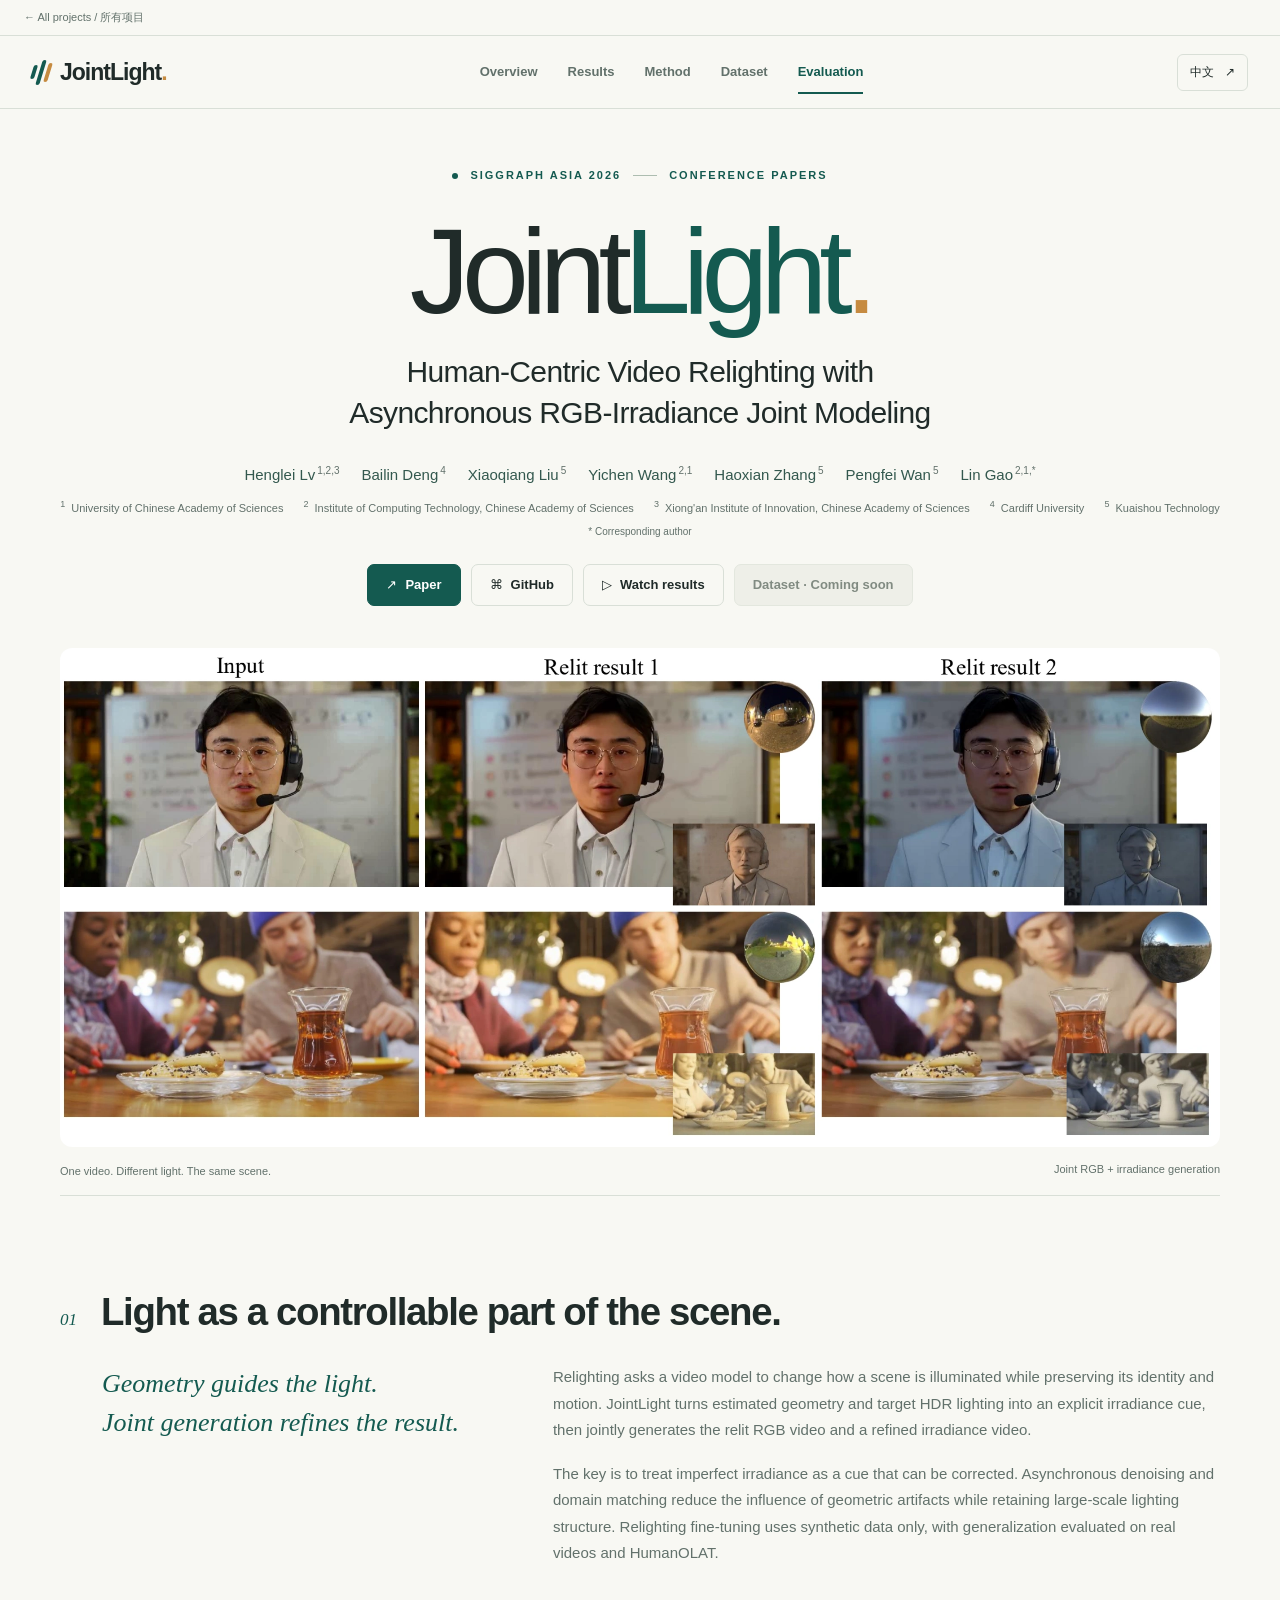
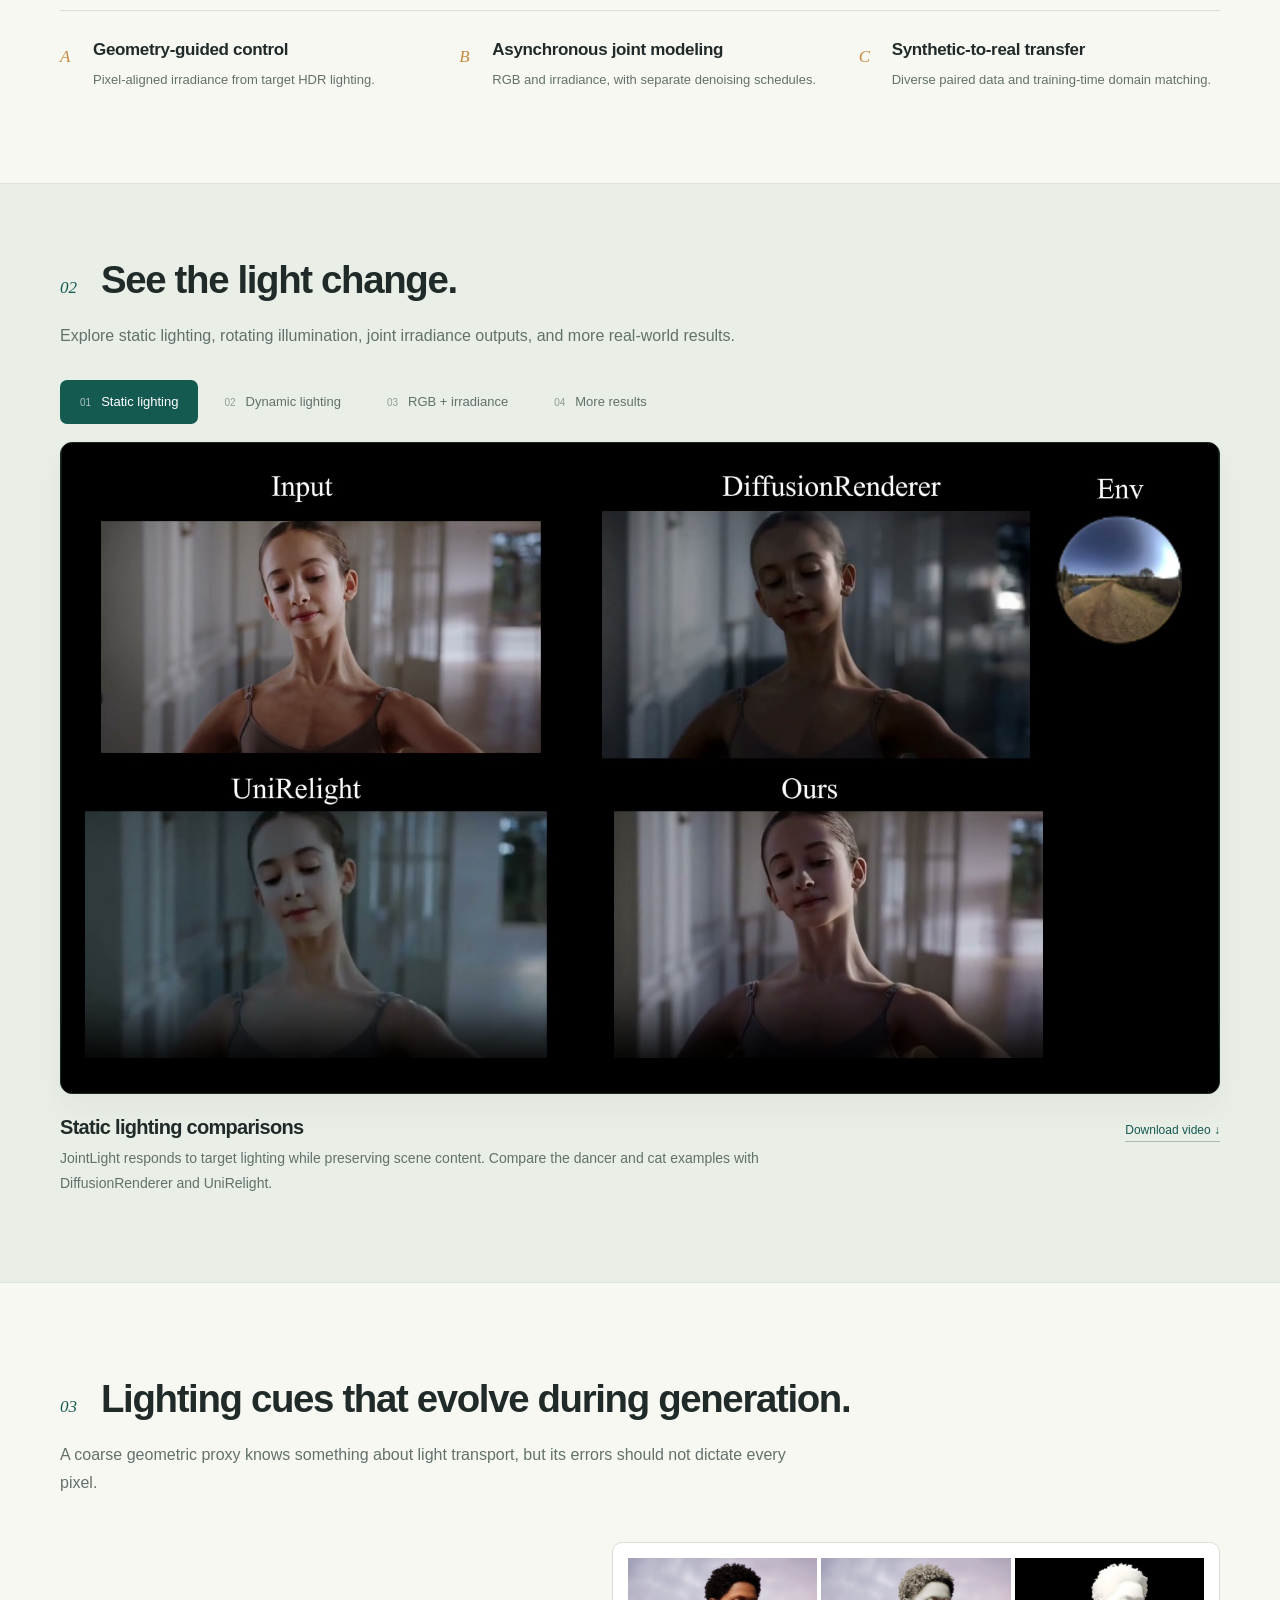
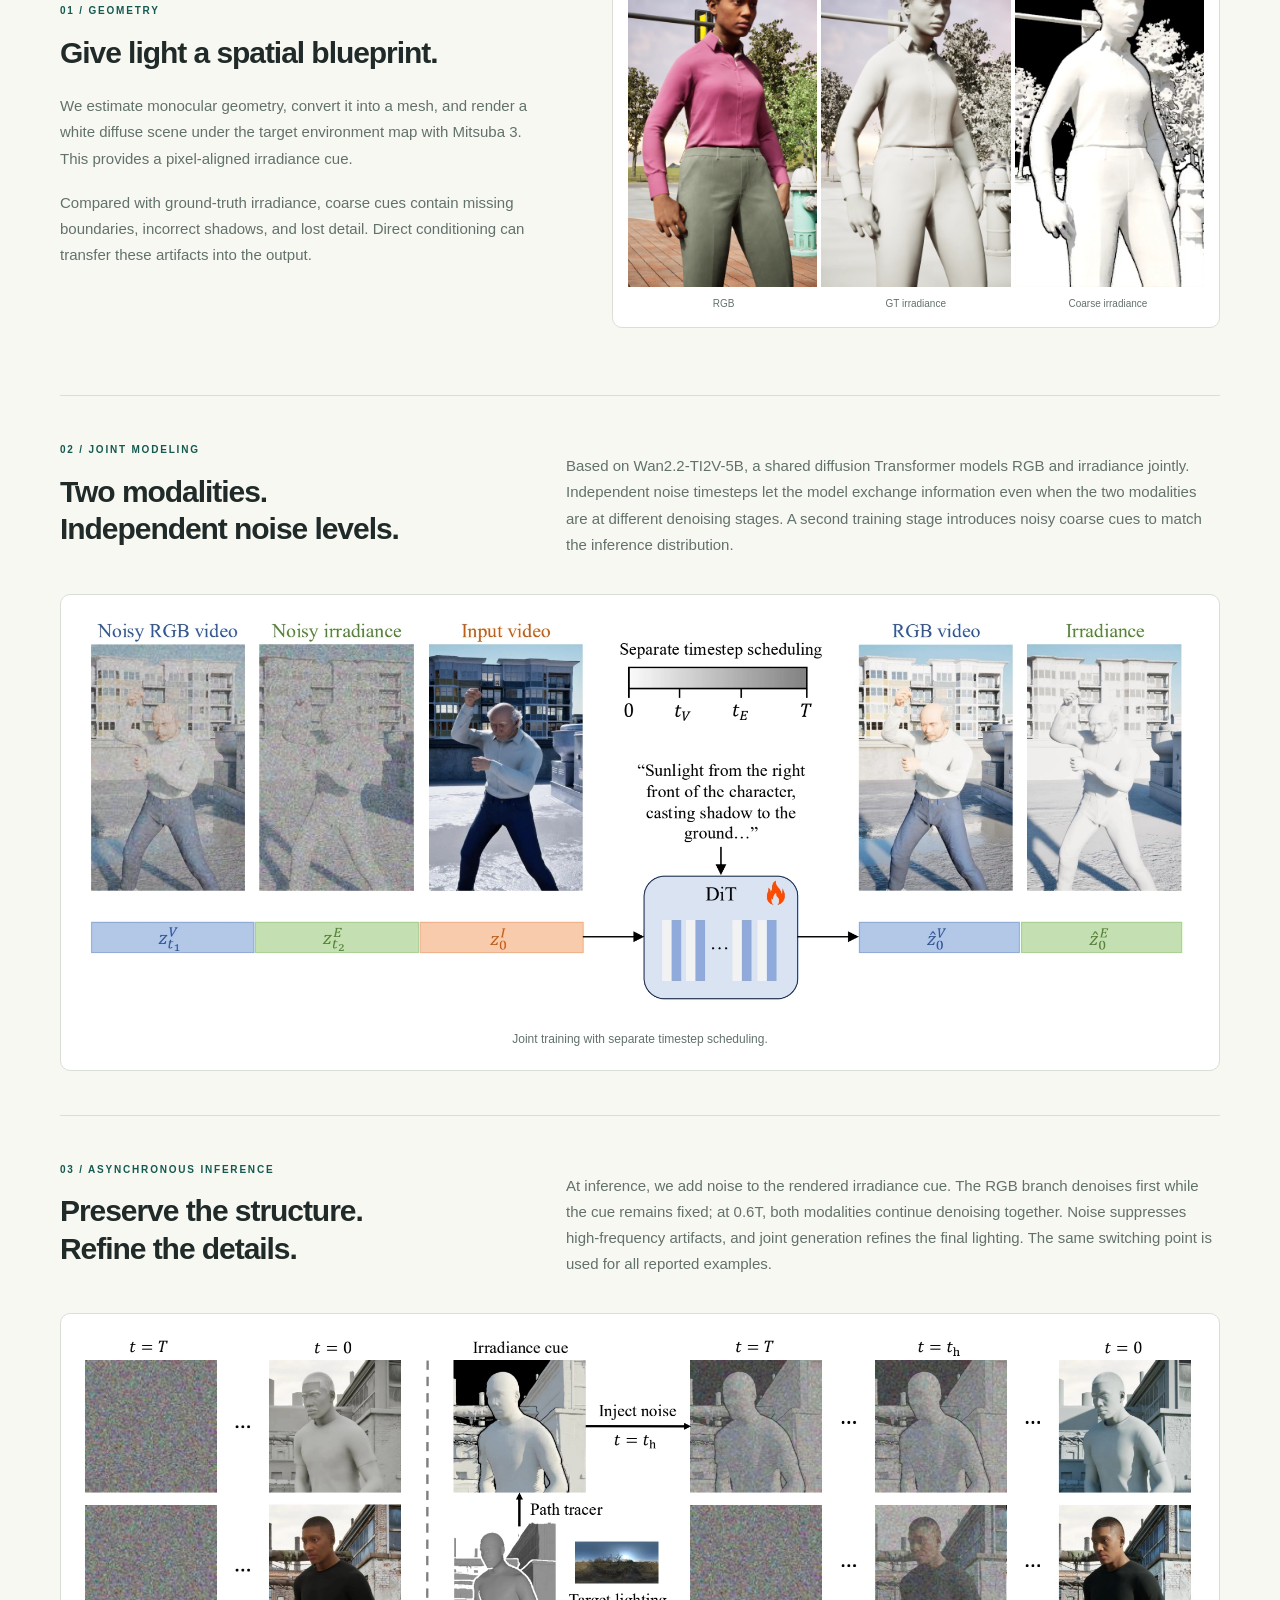
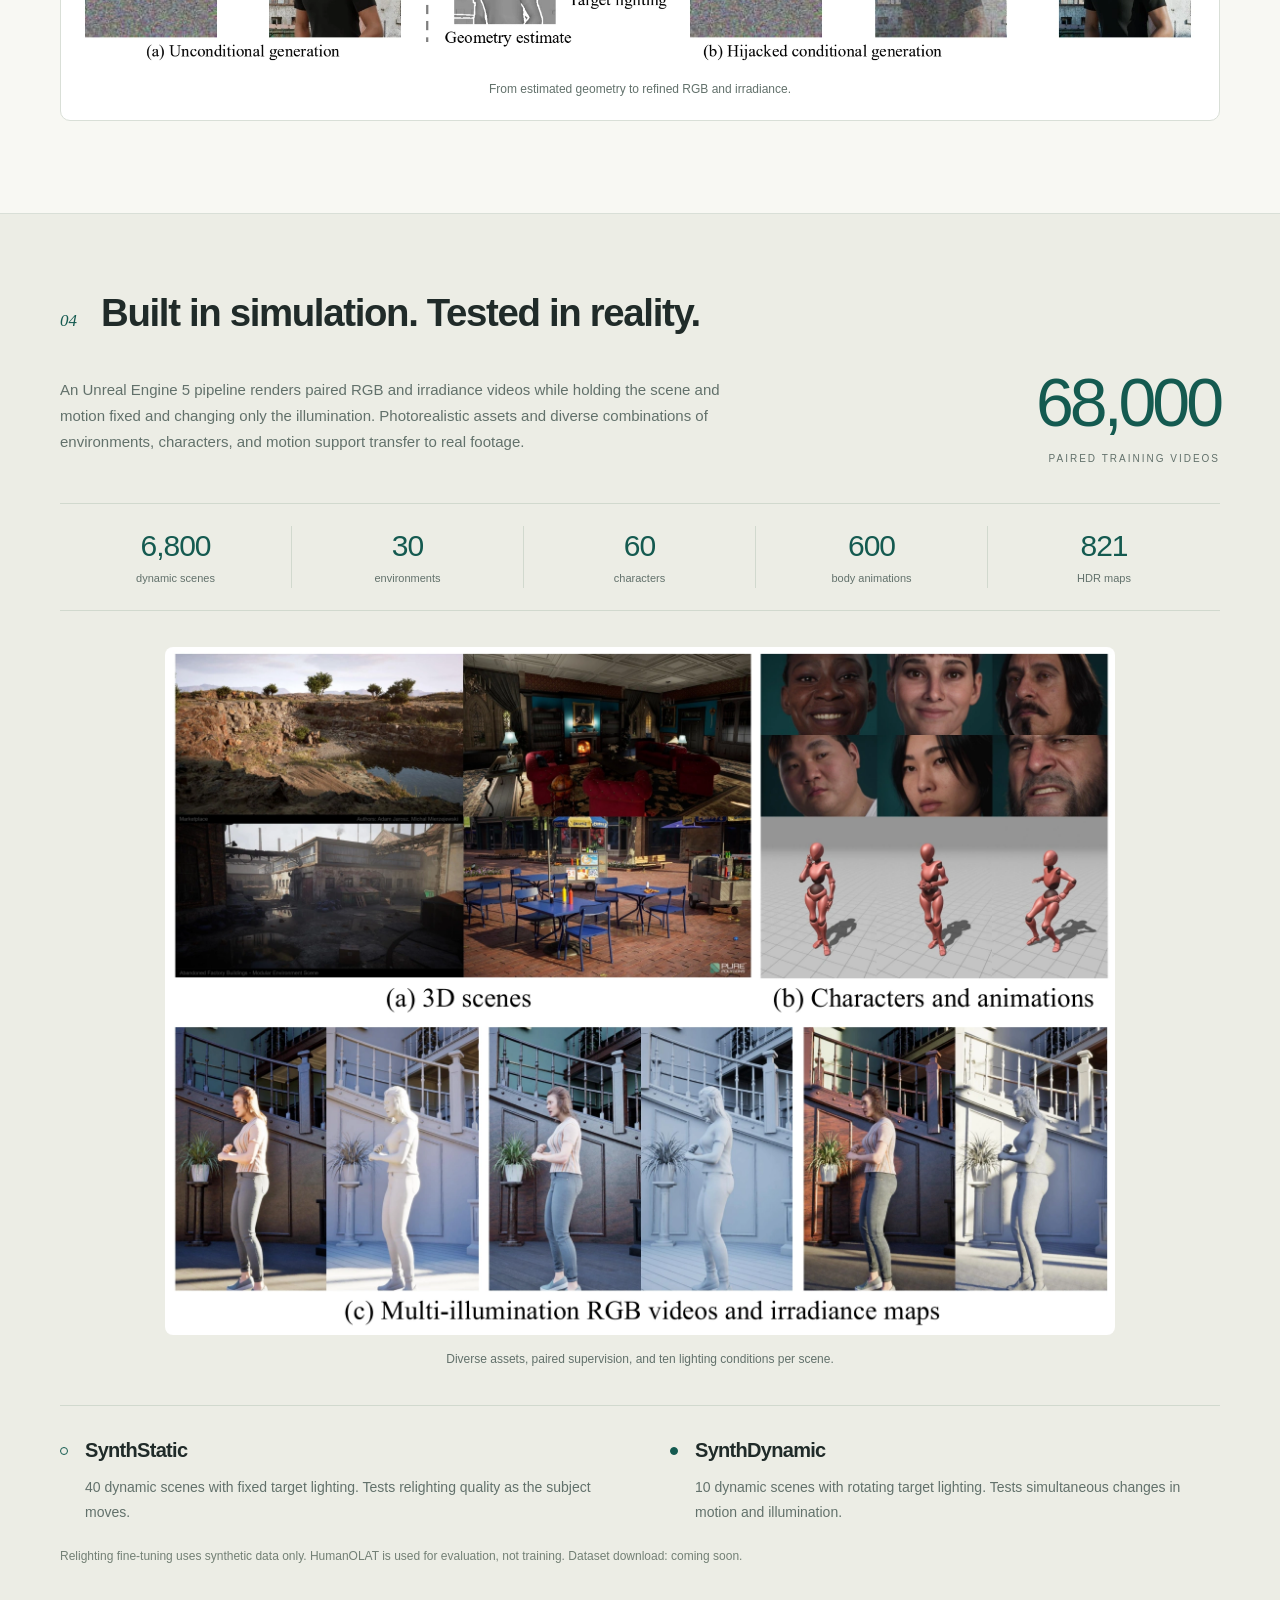
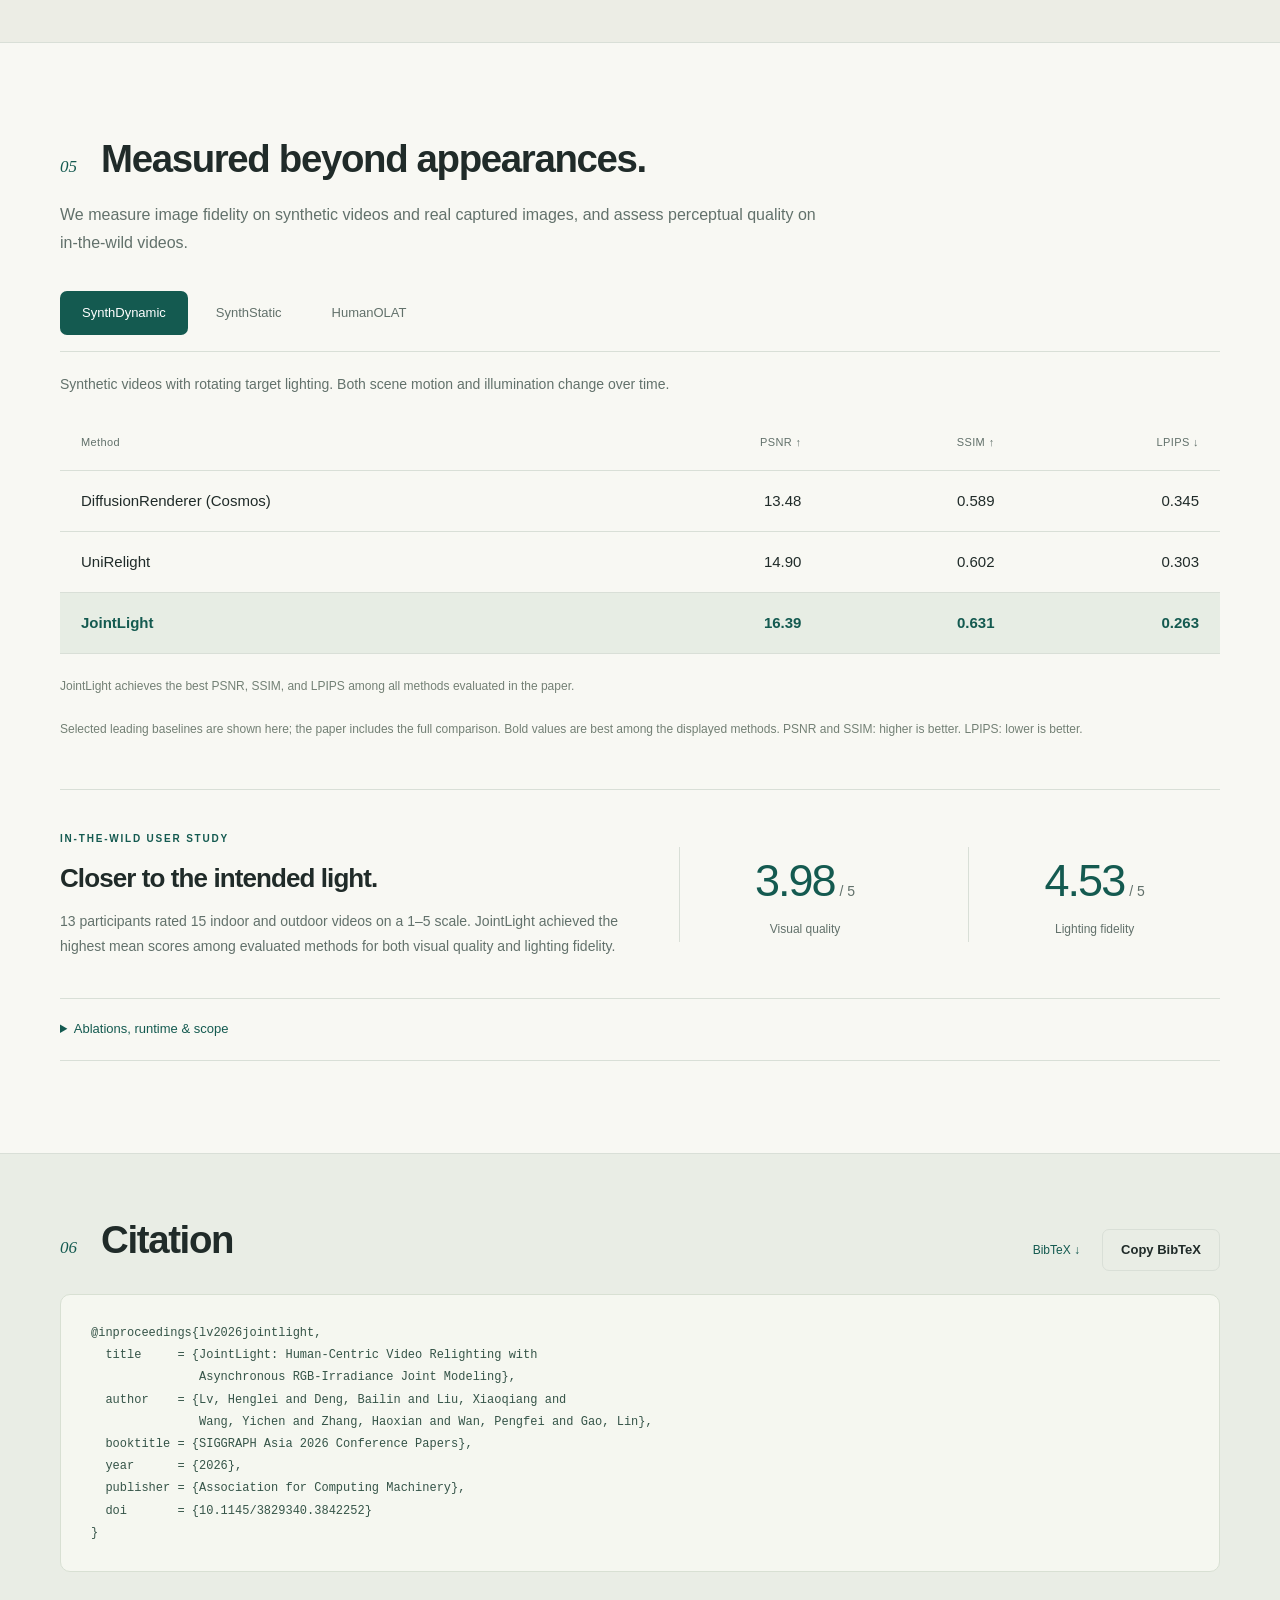
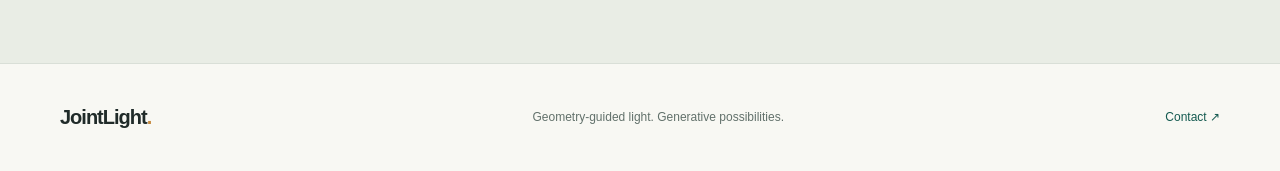
==== commit 1a35cc83: "Update Henglei Lv affiliations on both project pages" ====
--- a/JointLight/index.html
+++ b/JointLight/index.html
@@ -30,10 +30,10 @@
 <span data-lang="en">Human-Centric Video Relighting with<br>Asynchronous RGB-Irradiance Joint Modeling</span><span data-lang="zh">基于异步 RGB 与辐照度联合建模的<br>人物视频重光照</span>
 </div>
 <div class="authors">
-<span>Henglei Lv<sup>1</sup></span><span>Bailin Deng<sup>2</sup></span><span>Xiaoqiang Liu<sup>3</sup></span><span>Yichen Wang<sup>1</sup></span><span>Haoxian Zhang<sup>3</sup></span><span>Pengfei Wan<sup>3</sup></span><span>Lin Gao<sup>1,*</sup></span>
+<span>Henglei Lv<sup>1,2,3</sup></span><span>Bailin Deng<sup>4</sup></span><span>Xiaoqiang Liu<sup>5</sup></span><span>Yichen Wang<sup>2,1</sup></span><span>Haoxian Zhang<sup>5</sup></span><span>Pengfei Wan<sup>5</sup></span><span>Lin Gao<sup>2,1,*</sup></span>
 </div>
 <div class="affiliations">
-<span data-lang="en"><span><sup>1</sup> Institute of Computing Technology, Chinese Academy of Sciences &amp; University of Chinese Academy of Sciences</span><span><sup>2</sup> Cardiff University</span><span><sup>3</sup> Kuaishou Technology</span></span><span data-lang="zh"><span><sup>1</sup> 中国科学院计算技术研究所、中国科学院大学</span><span><sup>2</sup> 卡迪夫大学</span><span><sup>3</sup> 快手科技</span></span>
+<span data-lang="en"><span><sup>1</sup> University of Chinese Academy of Sciences</span><span><sup>2</sup> Institute of Computing Technology, Chinese Academy of Sciences</span><span><sup>3</sup> Xiong'an Institute of Innovation, Chinese Academy of Sciences</span><span><sup>4</sup> Cardiff University</span><span><sup>5</sup> Kuaishou Technology</span></span><span data-lang="zh"><span><sup>1</sup> 中国科学院大学</span><span><sup>2</sup> 中国科学院计算技术研究所</span><span><sup>3</sup> 中国科学院雄安创新研究院</span><span><sup>4</sup> 卡迪夫大学</span><span><sup>5</sup> 快手科技</span></span>
 </div>
 <p class="corresponding"><span data-lang="en">* Corresponding author</span><span data-lang="zh">* 通讯作者</span></p>
 <div class="resource-links">
--- a/JointLight/styles.css
+++ b/JointLight/styles.css
@@ -247,6 +247,12 @@
   gap:2px 20px;
   font-size:11px;
   color:var(--muted);
+}
+.affiliations>span[data-lang] {
+  display:flex;
+  flex-wrap:wrap;
+  justify-content:center;
+  gap:4px 20px;
 }
 .affiliations sup {
   font-size:9px;
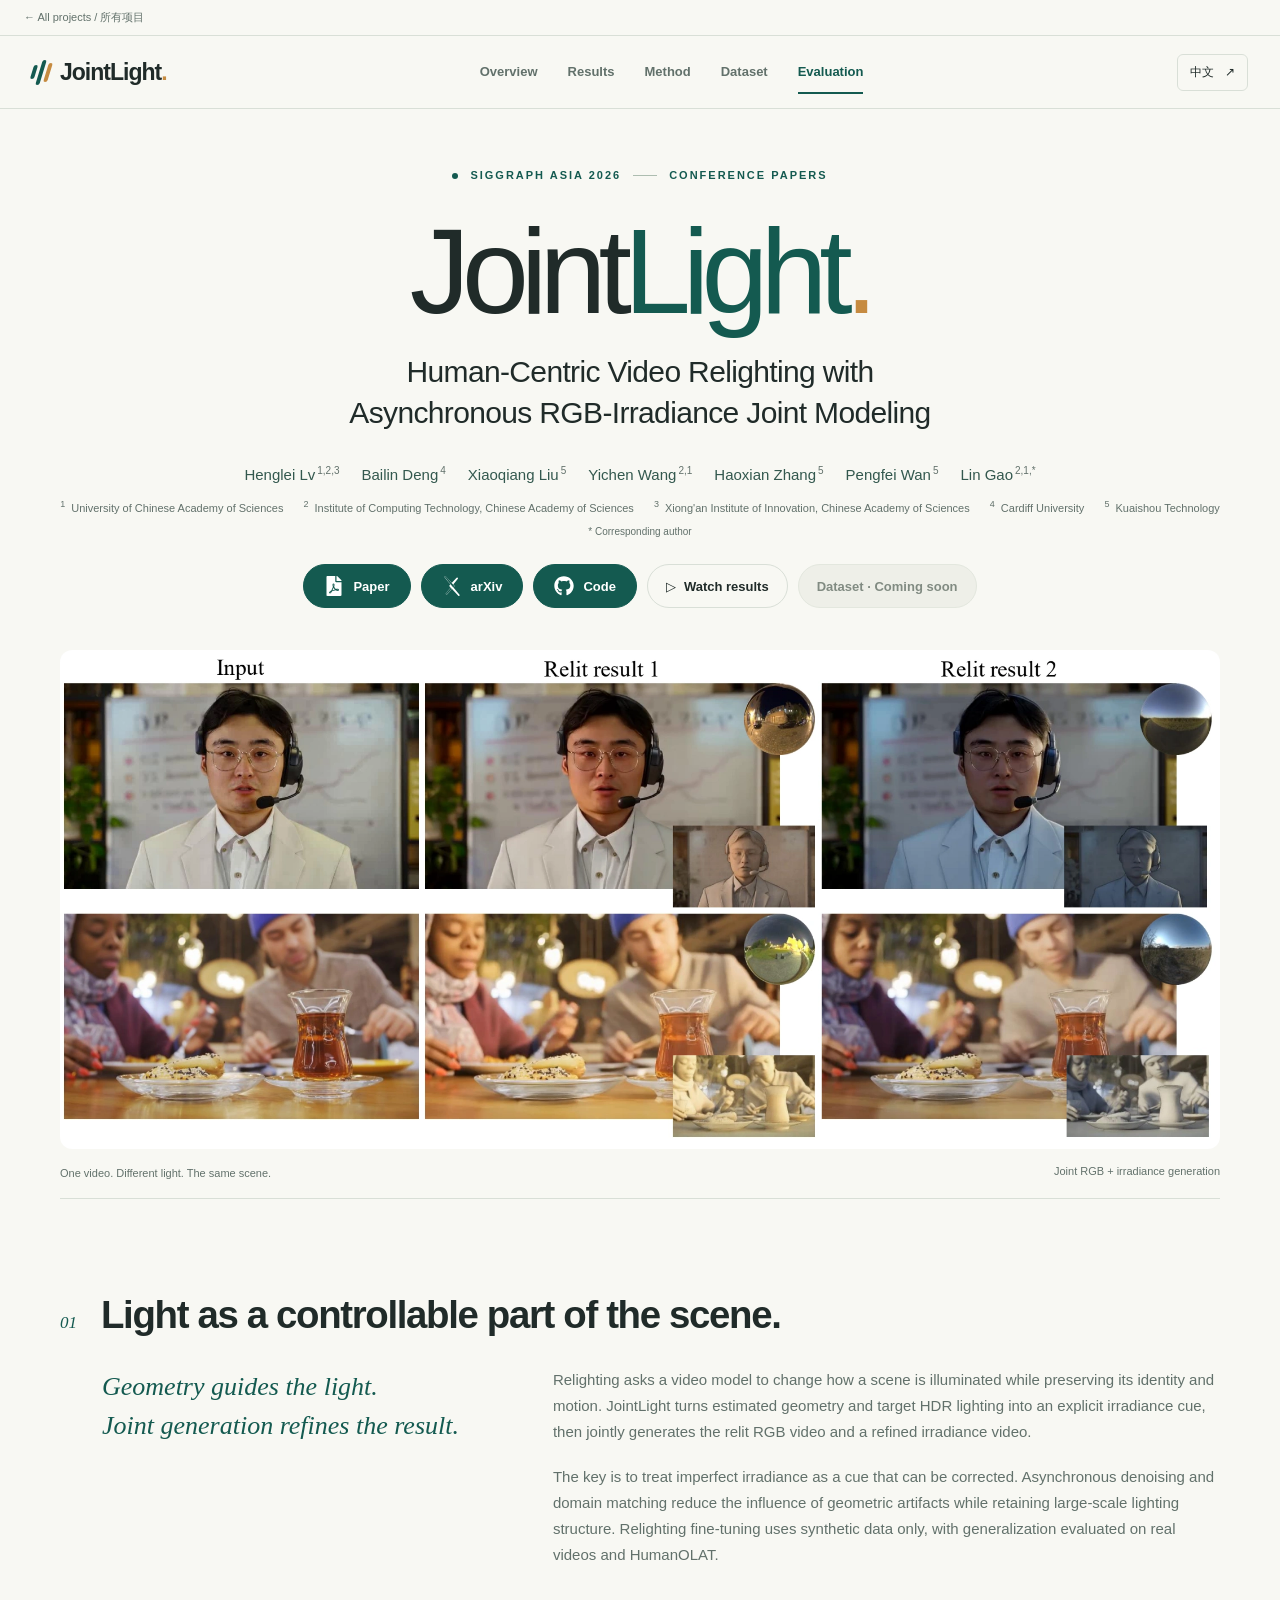
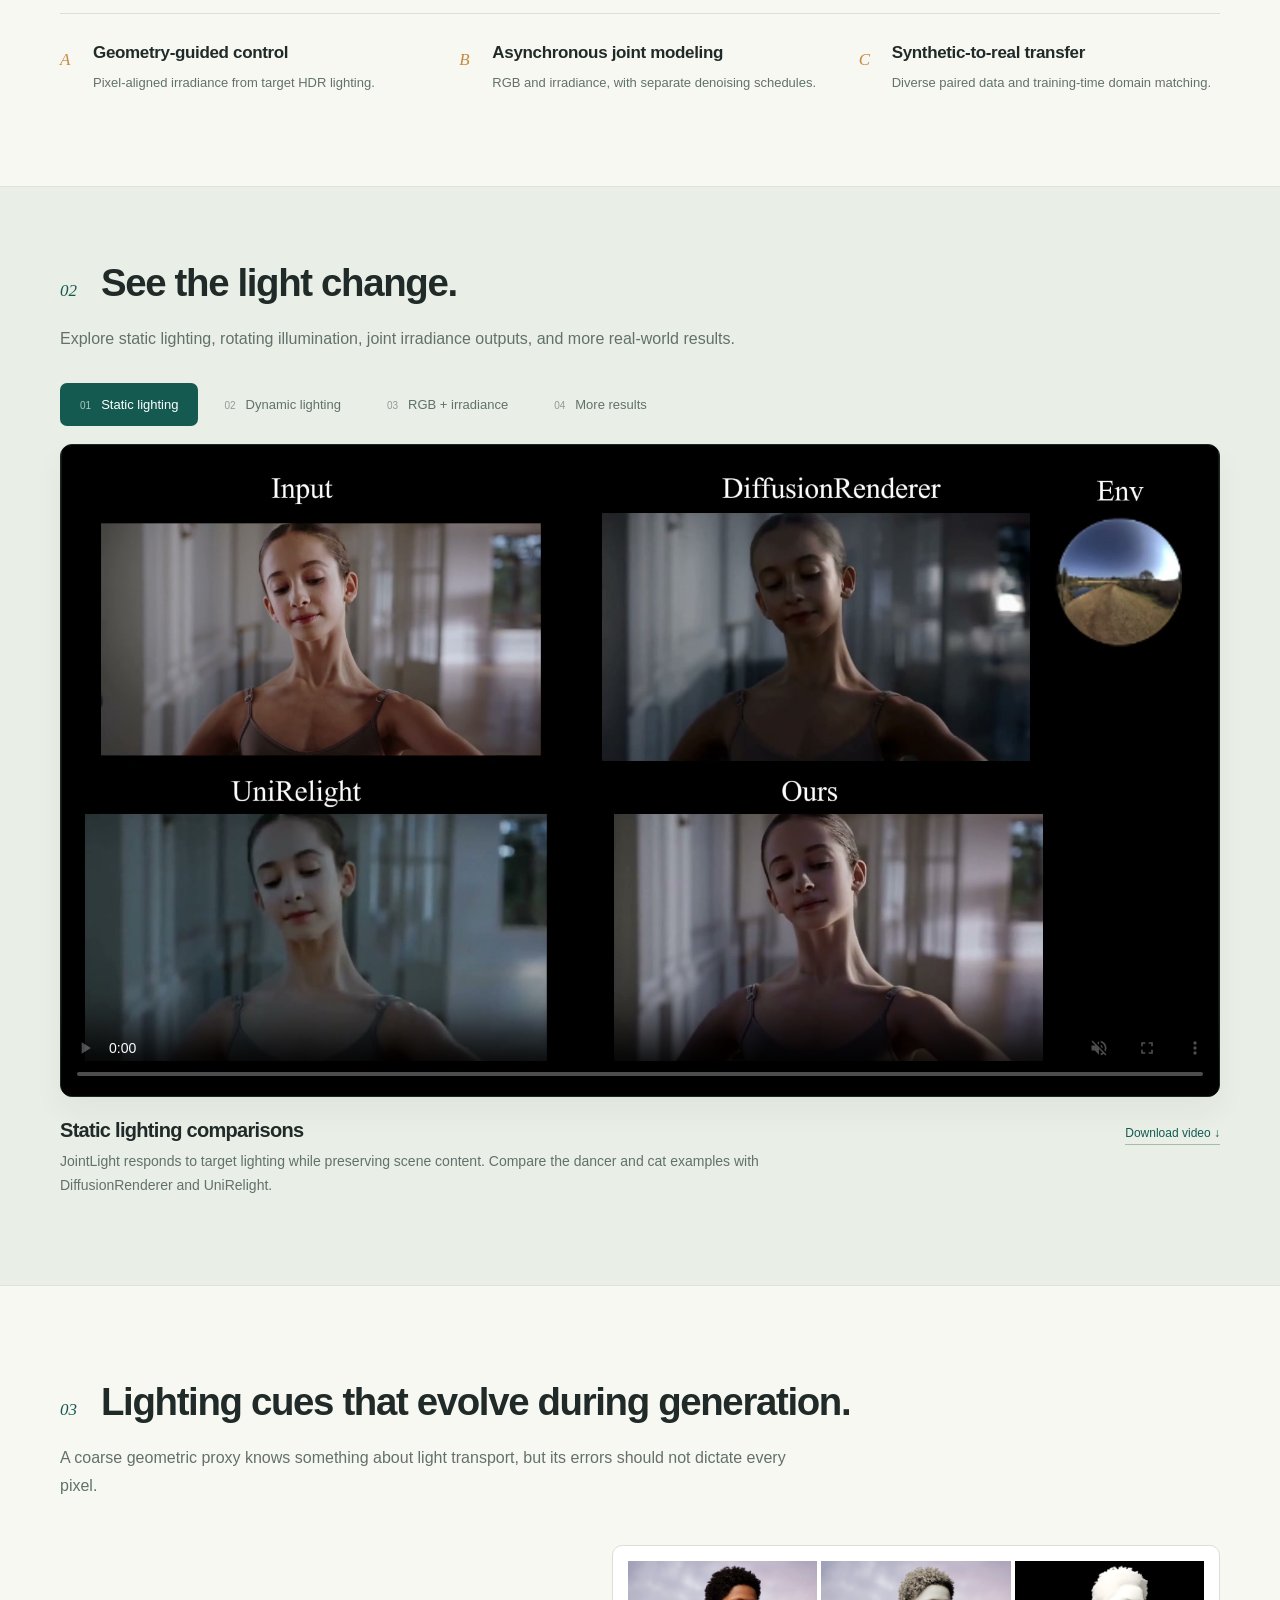
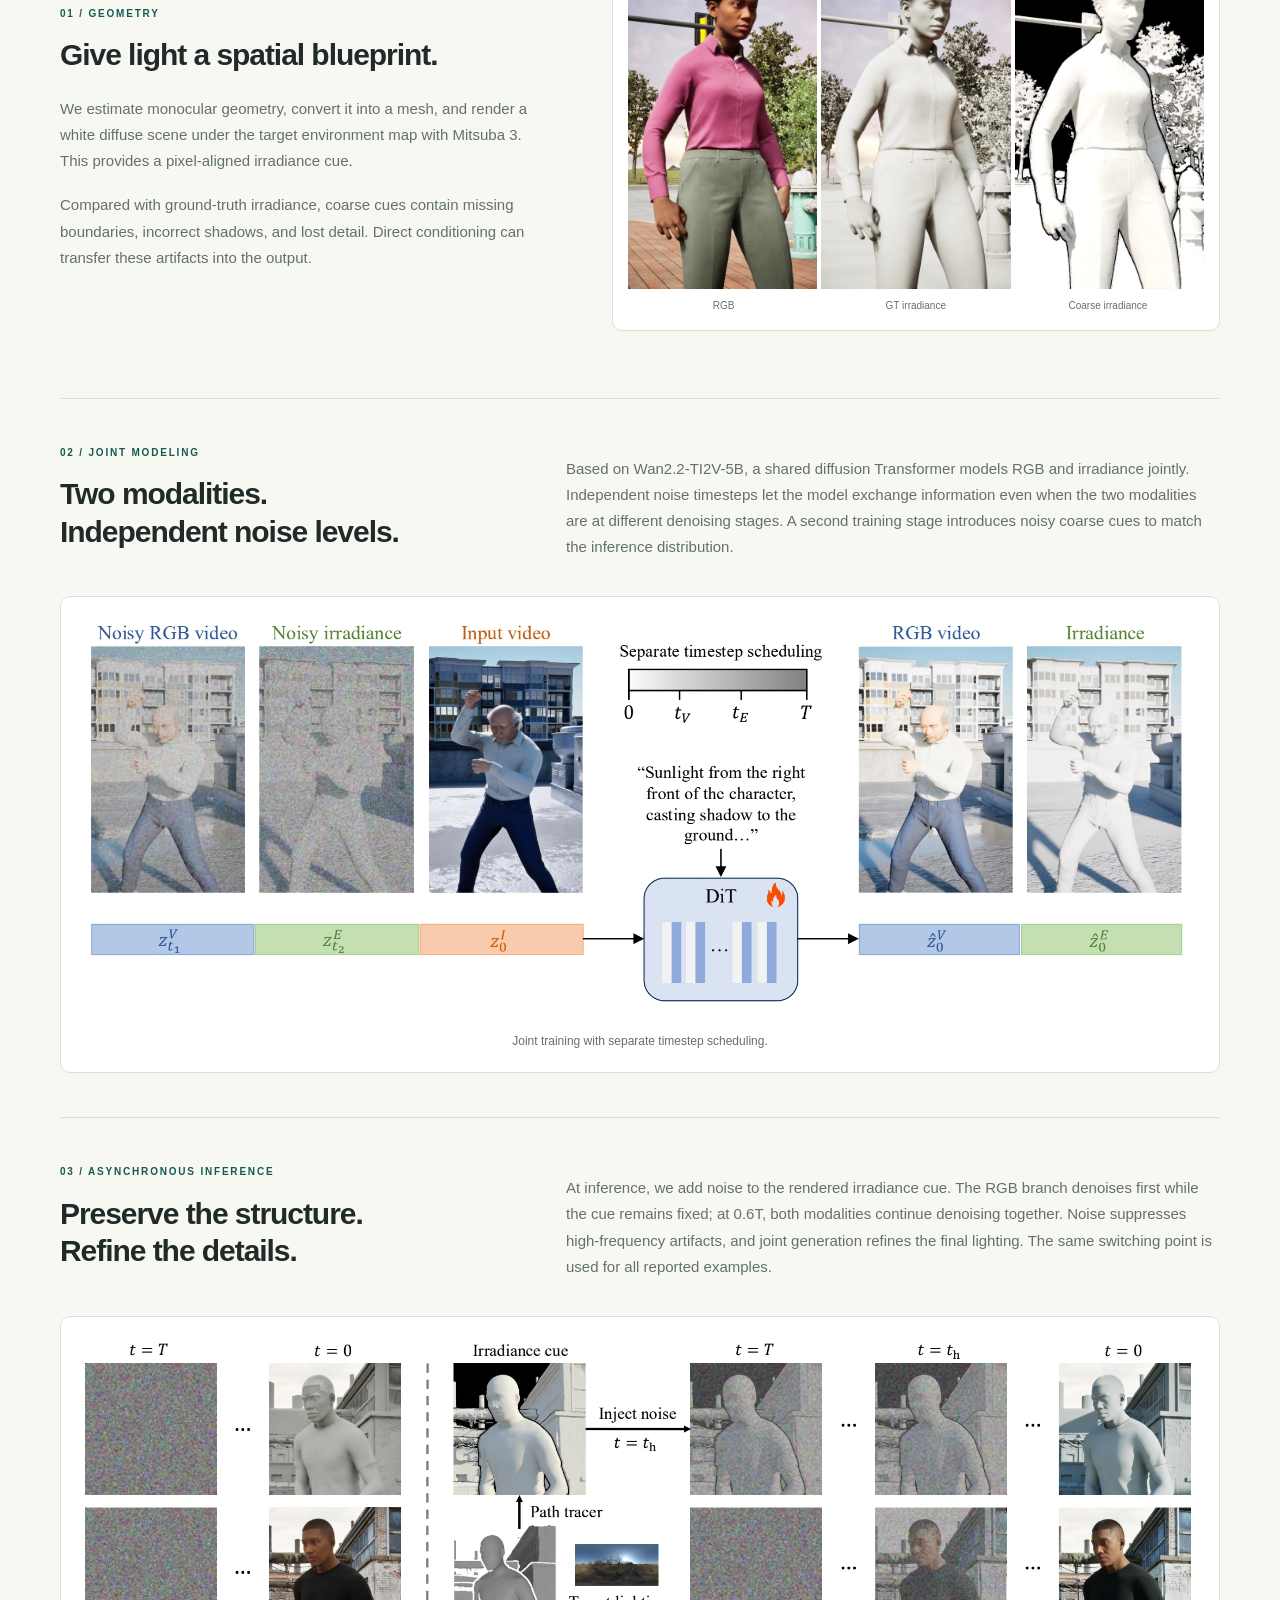
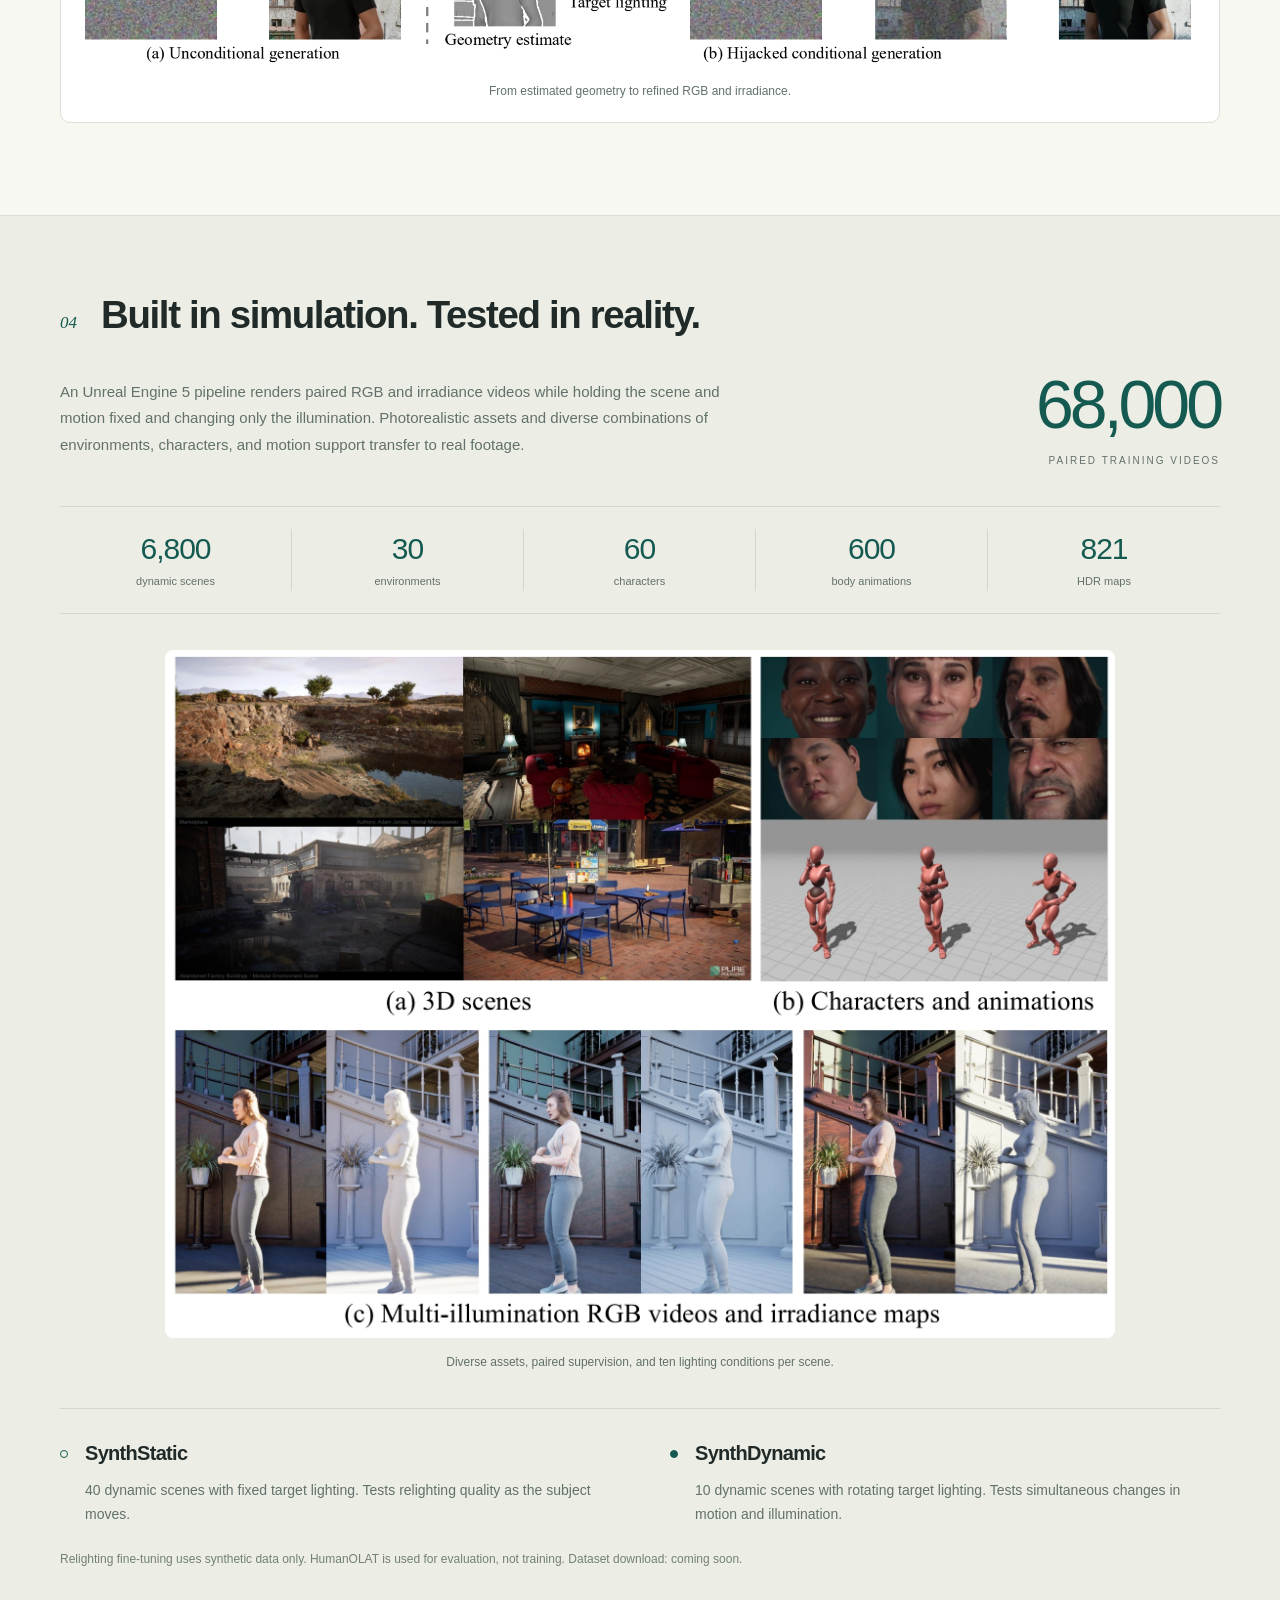
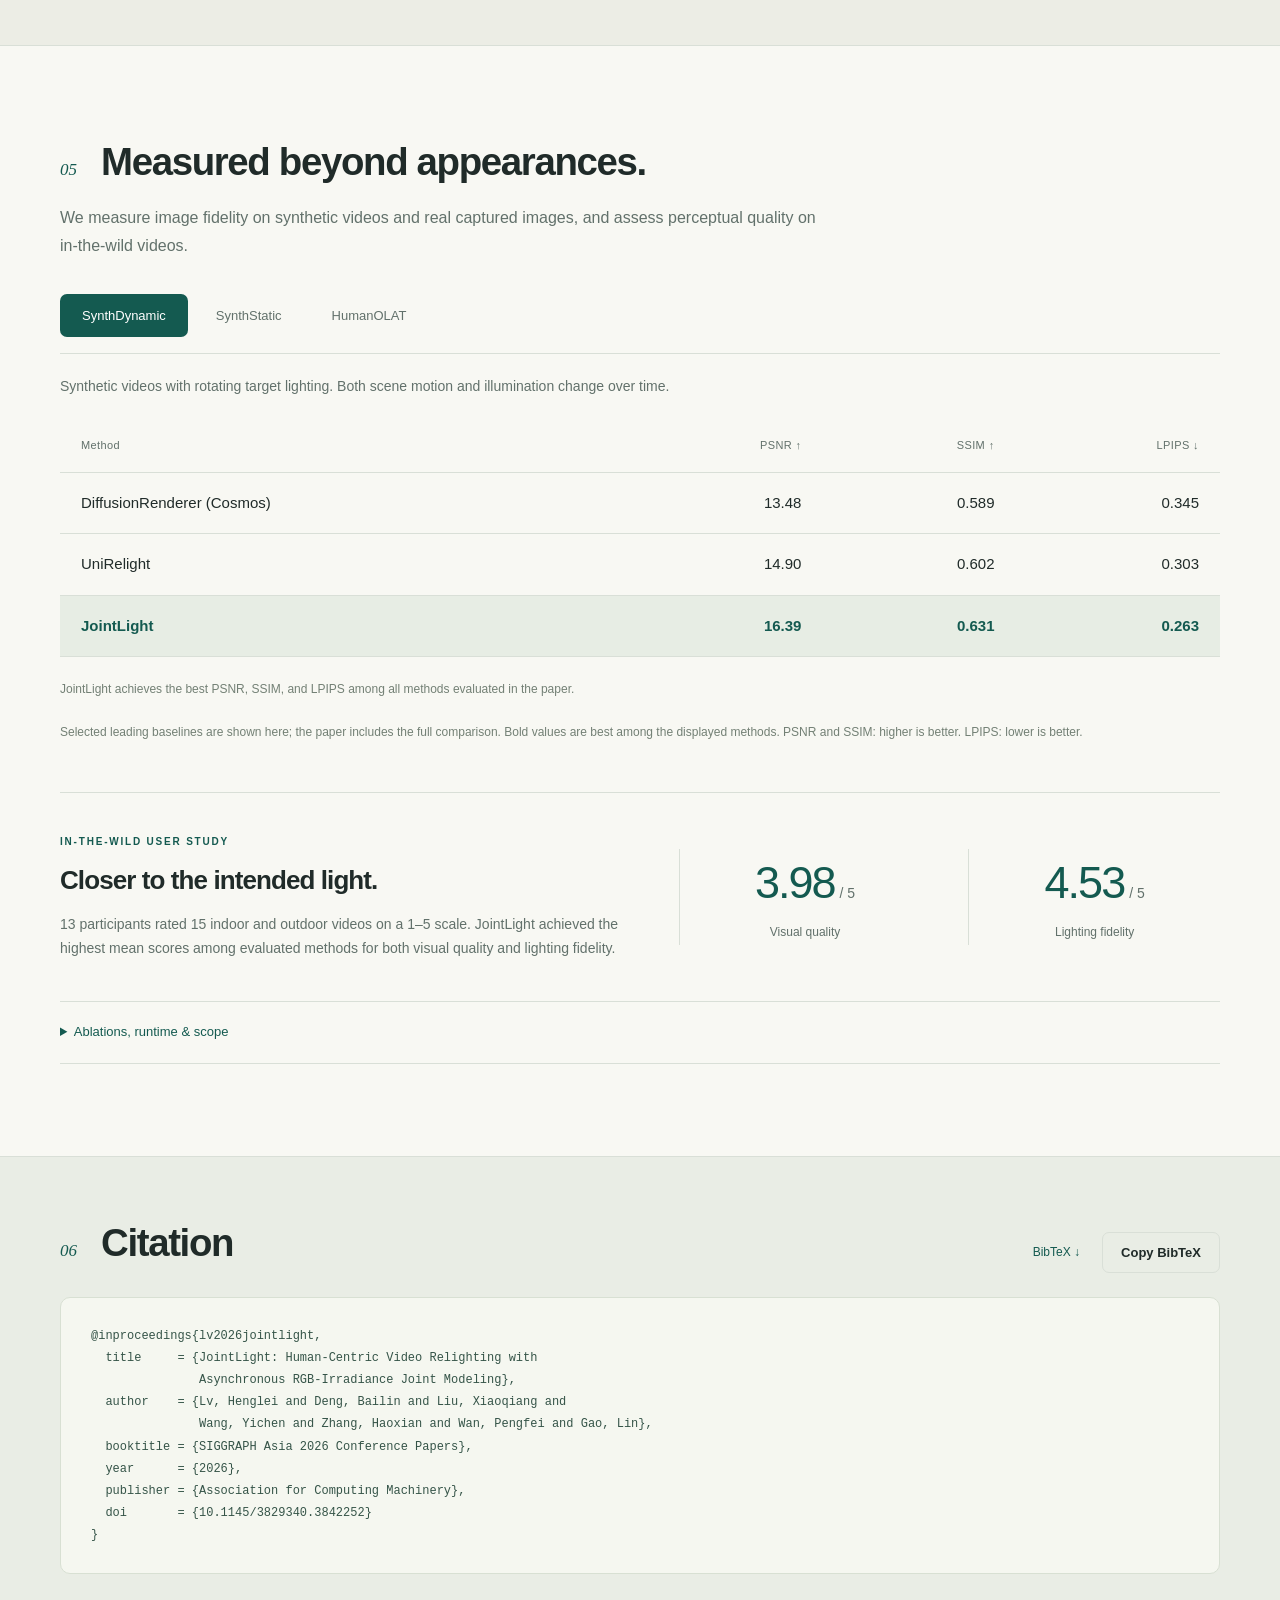
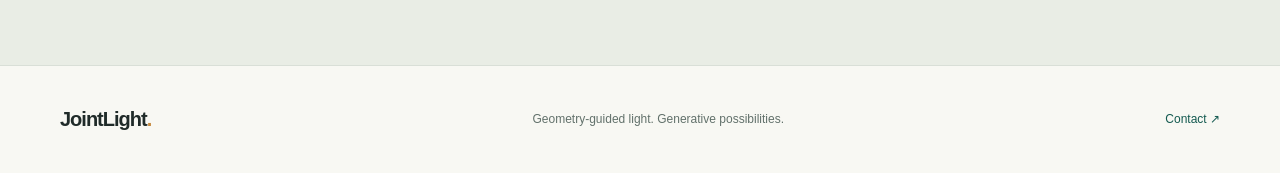
==== commit 4defbf50: "Add matching Paper, arXiv and Code buttons to project pages" ====
--- a/JointLight/index.html
+++ b/JointLight/index.html
@@ -37,7 +37,10 @@
 </div>
 <p class="corresponding"><span data-lang="en">* Corresponding author</span><span data-lang="zh">* 通讯作者</span></p>
 <div class="resource-links">
-<a class="button primary" href="assets/paper/JointLight.pdf" target="_blank" rel="noopener"><span aria-hidden="true">↗</span><span data-lang="en">Paper</span><span data-lang="zh">论文 PDF</span></a><a class="button" href="https://github.com/IGLICT/JointLight" target="_blank" rel="noopener"><span aria-hidden="true">⌘</span> GitHub</a><a class="button" href="#results"><span aria-hidden="true">▷</span><span data-lang="en">Watch results</span><span data-lang="zh">观看效果</span></a><button class="button pending" type="button" disabled><span data-lang="en">Dataset · Coming soon</span><span data-lang="zh">数据集 · 待发布</span></button>
+<a class="button primary resource-link" href="https://doi.org/10.1145/3829340.3842252" target="_blank" rel="noopener noreferrer"><svg class="resource-icon" viewBox="0 0 384 512" aria-hidden="true" focusable="false"><path fill="currentColor" d="M181.9 256.1c-5-16-4.9-46.9-2-46.9 8.4 0 7.6 36.9 2 46.9zm-1.7 47.2c-7.7 20.2-17.3 43.3-28.4 62.7 18.3-7 39-17.2 62.9-21.9-12.7-9.6-24.9-23.4-34.5-40.8zM86.1 428.1c0 .8 13.2-5.4 34.9-40.2-6.7 6.3-29.1 24.5-34.9 40.2zM248 160h136v328c0 13.3-10.7 24-24 24H24c-13.3 0-24-10.7-24-24V24C0 10.7 10.7 0 24 0h200v136c0 13.2 10.8 24 24 24zm-8 171.8c-20-12.2-33.3-29-42.7-53.8 4.5-18.5 11.6-46.6 6.2-64.2-4.7-29.4-42.4-26.5-47.8-6.8-5 18.3-.4 44.1 8.1 77-11.6 27.6-28.7 64.6-40.8 85.8-.1 0-.1.1-.2.1-27.1 13.9-73.6 44.5-54.5 68 5.6 6.9 16 10 21.5 10 17.9 0 35.7-18 61.1-61.8 25.8-8.5 54.1-19.1 79-23.2 21.7 11.8 47.1 19.5 64 19.5 29.2 0 31.2-32 19.7-43.4-13.9-13.6-54.3-9.7-73.6-7.2zM377 105L279 7c-4.5-4.5-10.6-7-17-7h-6v128h128v-6.1c0-6.3-2.5-12.4-7-16.9zm-74.1 255.3c4.1-2.7-2.5-11.9-42.8-9 37.1 15.8 42.8 9 42.8 9z"/></svg><span>Paper</span></a>
+<a class="button primary resource-link" href="https://arxiv.org/abs/2610.29780" target="_blank" rel="noopener noreferrer"><svg class="resource-icon" viewBox="0 0 24 24" aria-hidden="true" focusable="false"><path fill="currentColor" d="M3.8423 0a1.0037 1.0037 0 0 0-.922.6078c-.1536.3687-.0438.6275.2938 1.1113l6.9185 8.3597-1.0223 1.1058a1.0393 1.0393 0 0 0 .003 1.4229l1.2292 1.3135-5.4391 6.4444c-.2803.299-.4538.823-.2971 1.1986a1.0253 1.0253 0 0 0 .9585.635.9133.9133 0 0 0 .6891-.3405l5.783-6.126 7.4902 8.0051a.8527.8527 0 0 0 .6835.2597.9575.9575 0 0 0 .8777-.6138c.1577-.377-.017-.7502-.306-1.1407l-7.0518-8.3418 1.0632-1.13a.9626.9626 0 0 0 .0089-1.3165L4.6336.4639s-.3733-.4535-.768-.463zm0 .272h.0166c.2179.0052.4874.2715.5644.3639l.005.006.0052.0055 10.169 10.9905a.6915.6915 0 0 1-.0072.945l-1.0666 1.133-1.4982-1.7724-8.5994-10.39c-.3286-.472-.352-.6183-.2592-.841a.7307.7307 0 0 1 .6704-.4401Zm14.341 1.5701a.877.877 0 0 0-.6554.2418l-5.6962 6.1584 1.6944 1.8319 5.3089-6.5138c.3251-.4335.479-.6603.3247-1.0292a1.1205 1.1205 0 0 0-.9763-.689zm-7.6557 12.2823 1.3186 1.4135-5.7864 6.1295a.6494.6494 0 0 1-.4959.26.7516.7516 0 0 1-.706-.4669c-.1119-.2682.0359-.6864.2442-.9083l.0051-.0055.0047-.0055z"/></svg><span>arXiv</span></a>
+<a class="button primary resource-link" href="https://github.com/IGLICT/JointLight" target="_blank" rel="noopener noreferrer"><svg class="resource-icon" viewBox="0 0 496 512" aria-hidden="true" focusable="false"><path fill="currentColor" d="M165.9 397.4c0 2-2.3 3.6-5.2 3.6-3.3.3-5.6-1.3-5.6-3.6 0-2 2.3-3.6 5.2-3.6 3-.3 5.6 1.3 5.6 3.6zm-31.1-4.5c-.7 2 1.3 4.3 4.3 4.9 2.6 1 5.6 0 6.2-2s-1.3-4.3-4.3-5.2c-2.6-.7-5.5.3-6.2 2.3zm44.2-1.7c-2.9.7-4.9 2.6-4.6 4.9.3 2 2.9 3.3 5.9 2.6 2.9-.7 4.9-2.6 4.6-4.6-.3-1.9-3-3.2-5.9-2.9zM244.8 8C106.1 8 0 113.3 0 252c0 110.9 69.8 205.8 169.5 239.2 12.8 2.3 17.3-5.6 17.3-12.1 0-6.2-.3-40.4-.3-61.4 0 0-70 15-84.7-29.8 0 0-11.4-29.1-27.8-36.6 0 0-22.9-15.7 1.6-15.4 0 0 24.9 2 38.6 25.8 21.9 38.6 58.6 27.5 72.9 20.9 2.3-16 8.8-27.1 16-33.7-55.9-6.2-112.3-14.3-112.3-110.5 0-27.5 7.6-41.3 23.6-58.9-2.6-6.5-11.1-33.3 2.6-67.9 20.9-6.5 69 27 69 27 20-5.6 41.5-8.5 62.8-8.5s42.8 2.9 62.8 8.5c0 0 48.1-33.6 69-27 13.7 34.7 5.2 61.4 2.6 67.9 16 17.7 25.8 31.5 25.8 58.9 0 96.5-58.9 104.2-114.8 110.5 9.2 7.9 17 22.9 17 46.4 0 33.7-.3 75.4-.3 83.6 0 6.5 4.6 14.4 17.3 12.1C428.2 457.8 496 362.9 496 252 496 113.3 383.5 8 244.8 8zM97.2 352.9c-1.3 1-1 3.3.7 5.2 1.6 1.6 3.9 2.3 5.2 1 1.3-1 1-3.3-.7-5.2-1.6-1.6-3.9-2.3-5.2-1zm-10.8-8.1c-.7 1.3.3 2.9 2.3 3.9 1.6 1 3.6.7 4.3-.7.7-1.3-.3-2.9-2.3-3.9-2-.6-3.6-.3-4.3.7zm32.4 35.6c-1.6 1.3-1 4.3 1.3 6.2 2.3 2.3 5.2 2.6 6.5 1 1.3-1.3.7-4.3-1.3-6.2-2.2-2.3-5.2-2.6-6.5-1zm-11.4-14.7c-1.6 1-1.6 3.6 0 5.9 1.6 2.3 4.3 3.3 5.6 2.3 1.6-1.3 1.6-3.9 0-6.2-1.4-2.3-4-3.3-5.6-2z"/></svg><span>Code</span></a>
+<a class="button" href="#results"><span aria-hidden="true">▷</span><span data-lang="en">Watch results</span><span data-lang="zh">观看效果</span></a><button class="button pending" type="button" disabled><span data-lang="en">Dataset · Coming soon</span><span data-lang="zh">数据集 · 待发布</span></button>
 </div>
 <figure class="hero-figure"><button class="figure-zoom" type="button" data-zoom="assets/images/teaser.webp" aria-label="Enlarge teaser / 放大概览图"><img src="assets/images/teaser.webp" width="2056" height="884" alt="The same input videos relit under two target environment maps; inset images show generated irradiance." fetchpriority="high"><span class="zoom-hint" aria-hidden="true">↗</span></button><figcaption><span data-lang="en">One video. Different light. The same scene.</span><span data-lang="zh">同一段视频，不同的光照，同一个场景。</span><span><span data-lang="en">Joint RGB + irradiance generation</span><span data-lang="zh">RGB 与辐照度联合生成</span></span></figcaption></figure></section><section class="overview container" id="overview"><div class="section-heading">
 <span class="section-index">01</span><h2>
--- a/JointLight/styles.css
+++ b/JointLight/styles.css
@@ -1305,3 +1305,28 @@
 
 .projects-home { padding: 8px 24px; font-size: 11px; color: #62716b; border-bottom: 1px solid #d9dfd7; }
 .projects-home a:hover { color: #145a50; }
+
+/* Shared Paper / arXiv / Code icon treatment. Icons are embedded for offline preview. */
+.resource-links {
+  display: flex;
+  flex-wrap: wrap;
+  justify-content: center;
+  gap: 10px;
+}
+.resource-links .button { border-radius: 999px; }
+.resource-links .resource-link {
+  display: inline-flex;
+  align-items: center;
+  justify-content: center;
+  gap: 9px;
+  min-height: 44px;
+  padding: 10px 20px;
+  white-space: nowrap;
+}
+.resource-links .resource-icon {
+  display: block;
+  width: 20px;
+  height: 20px;
+  flex: 0 0 20px;
+}
+.resource-links .resource-link:focus-visible { outline: 2px solid currentColor; outline-offset: 4px; }
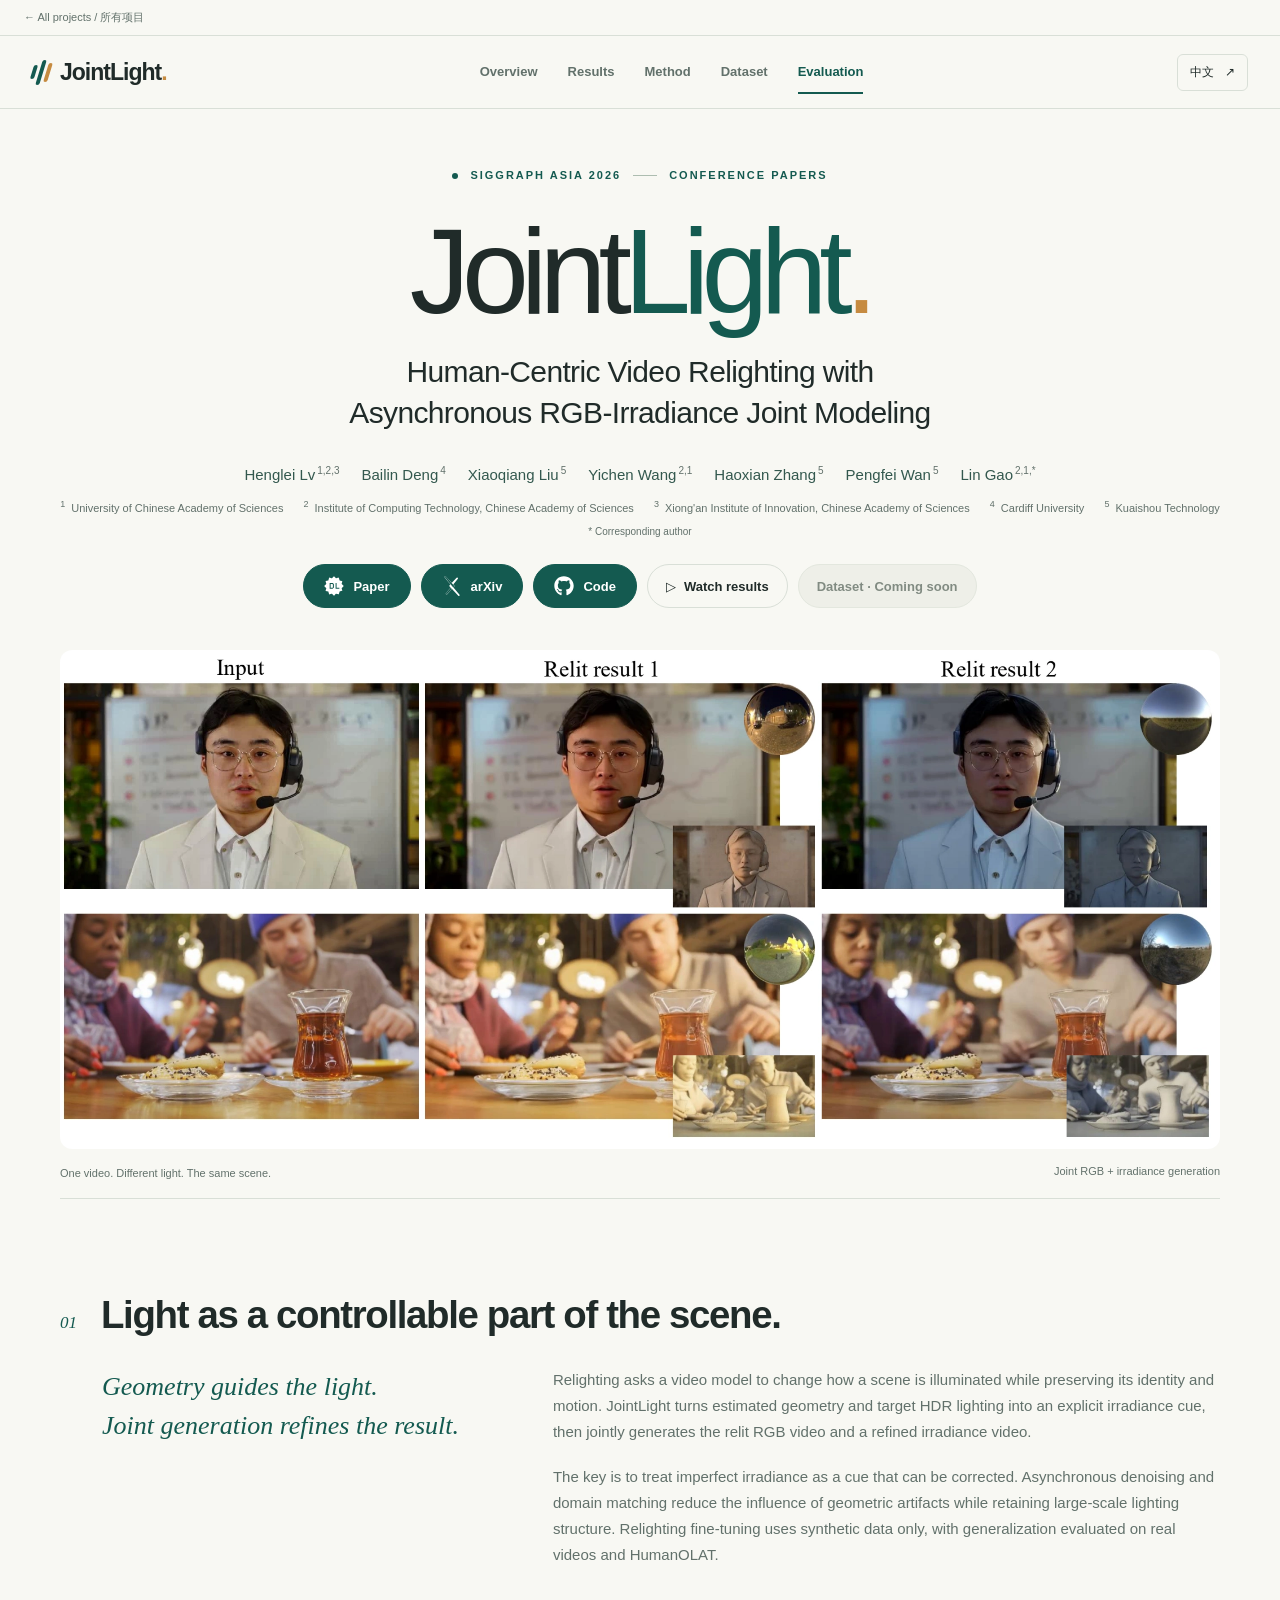
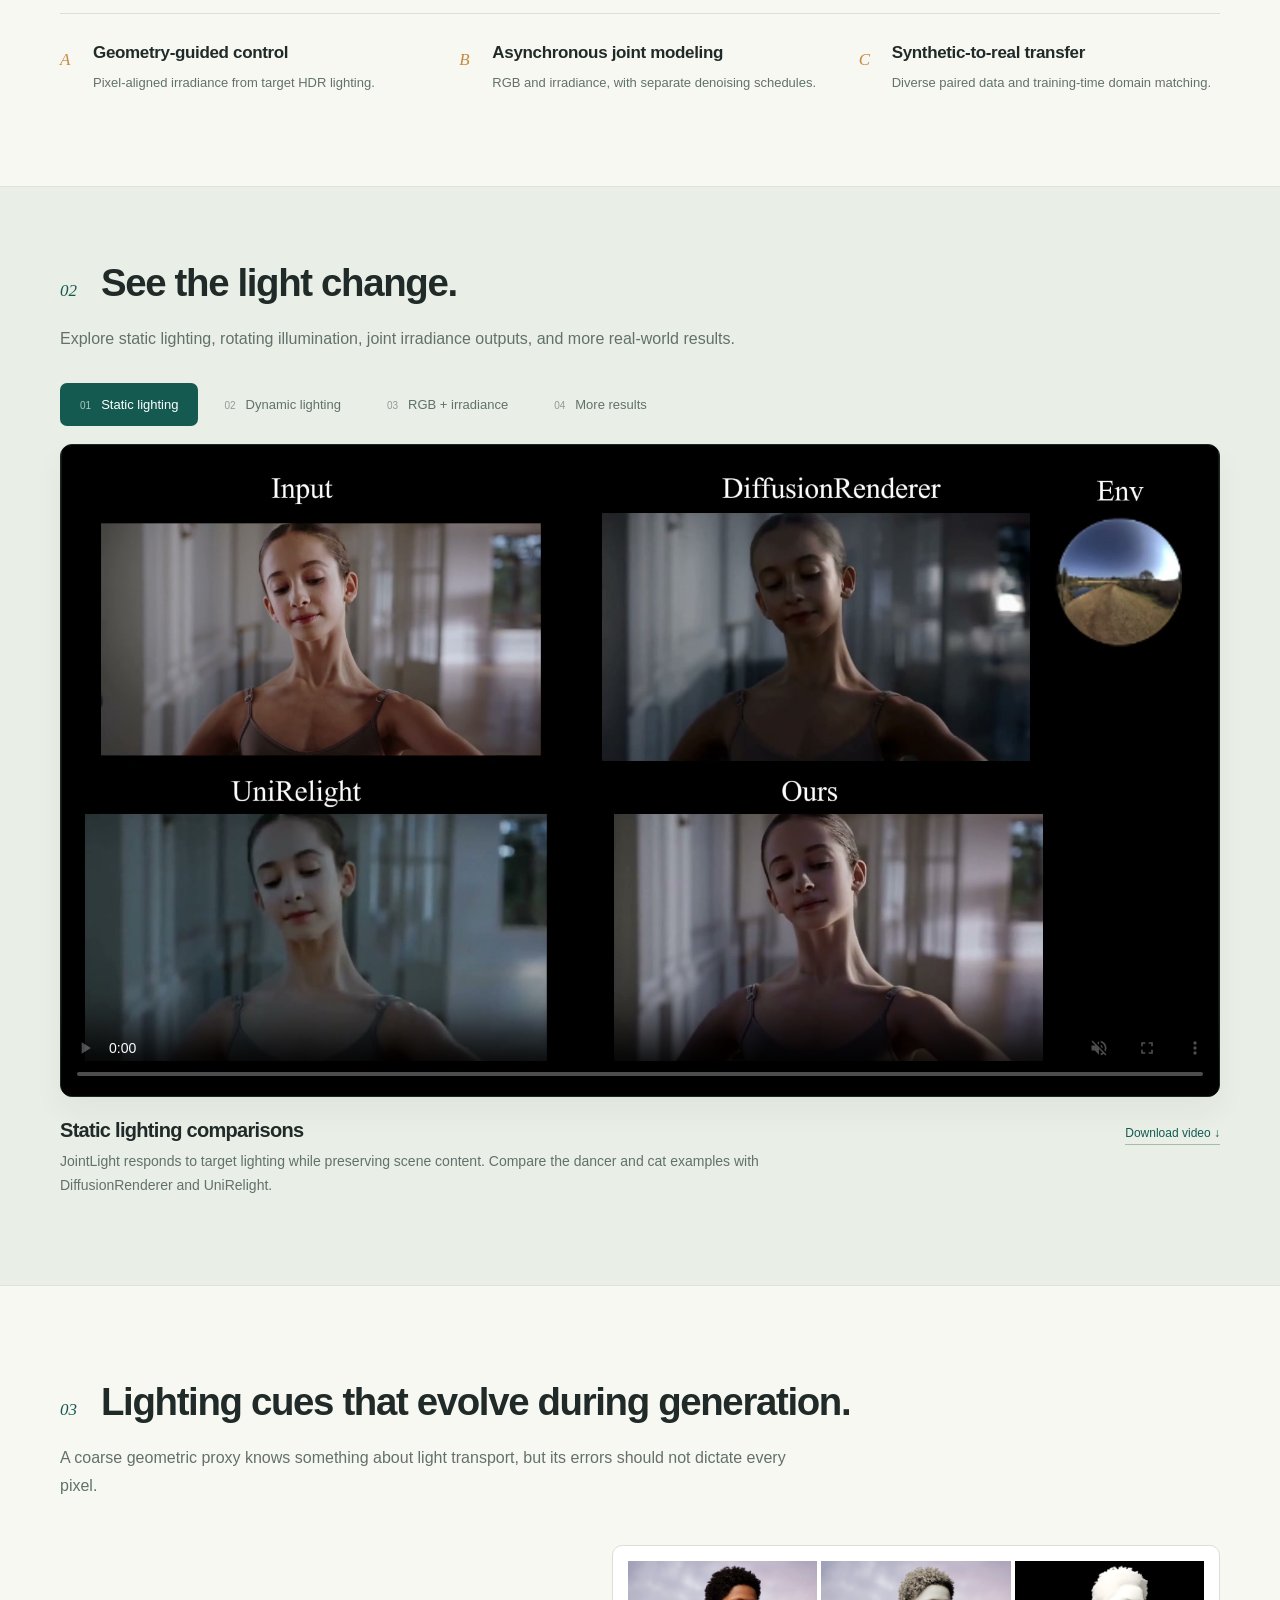
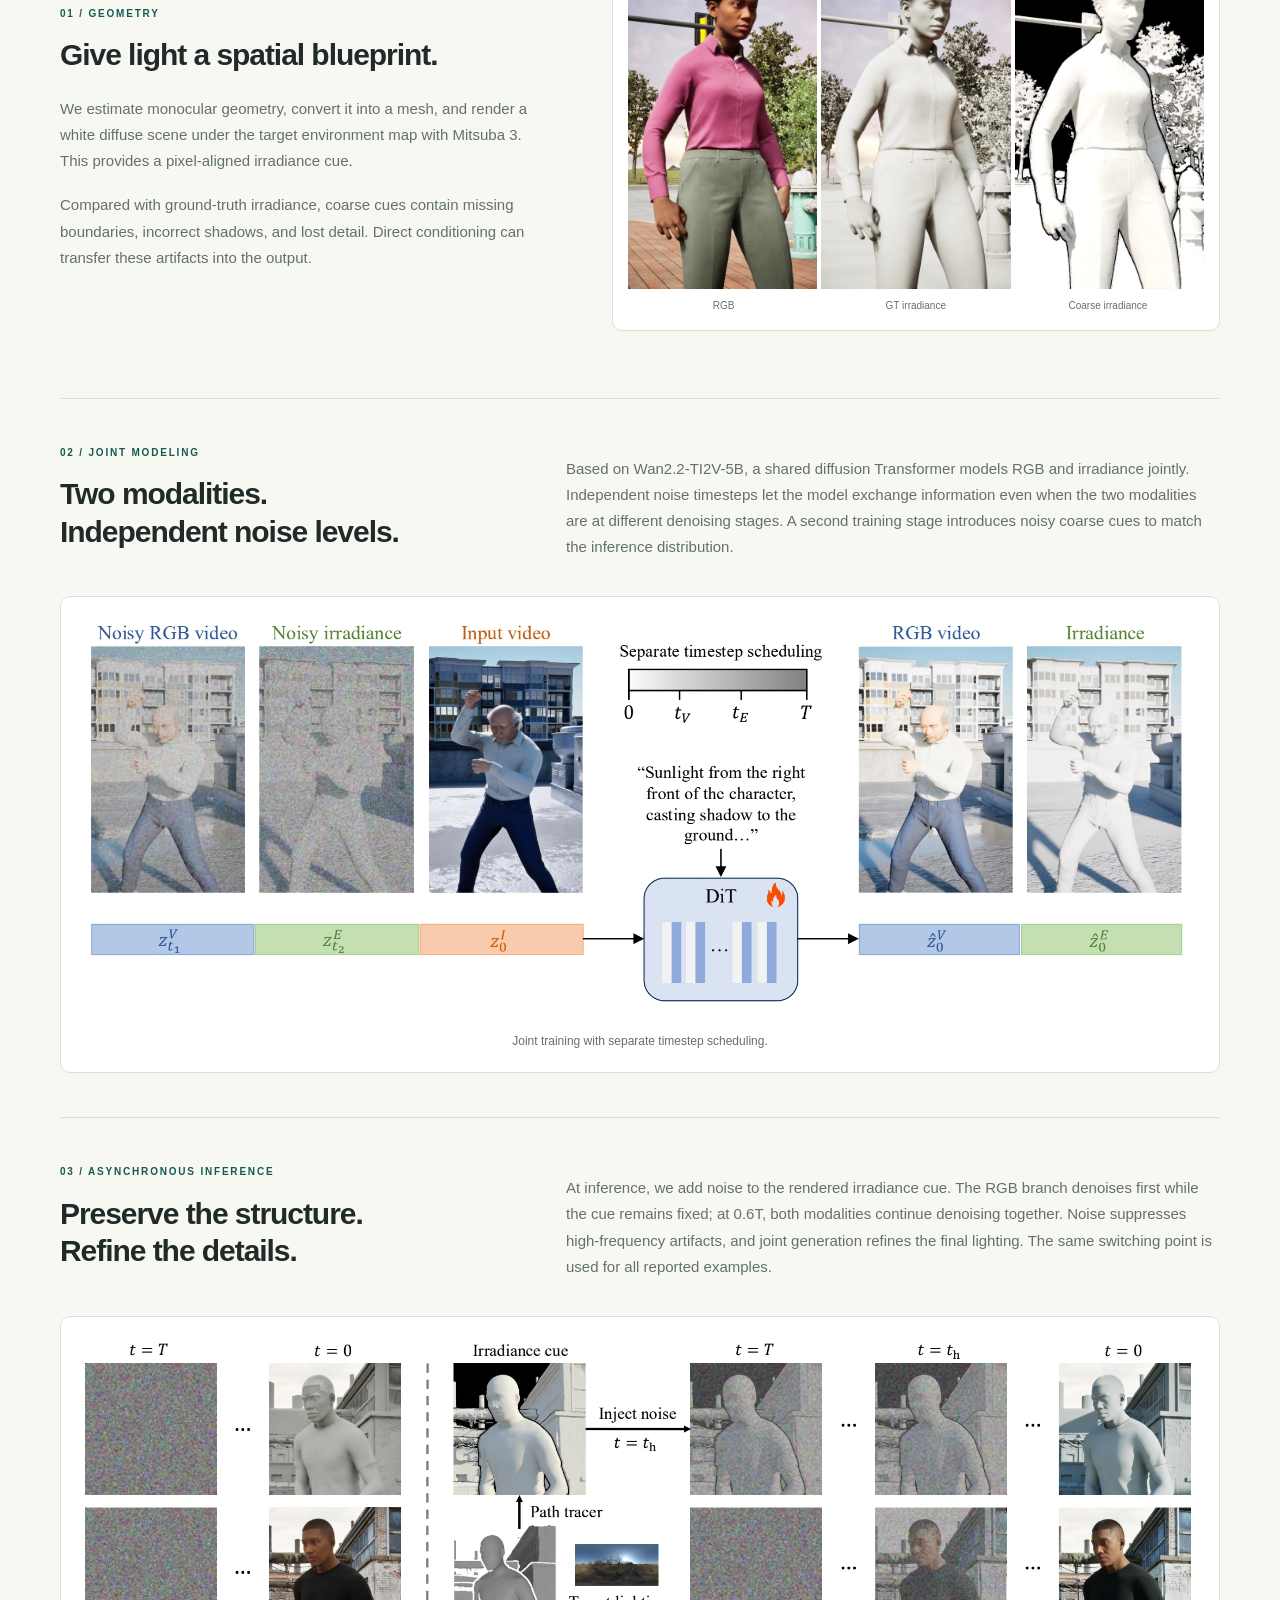
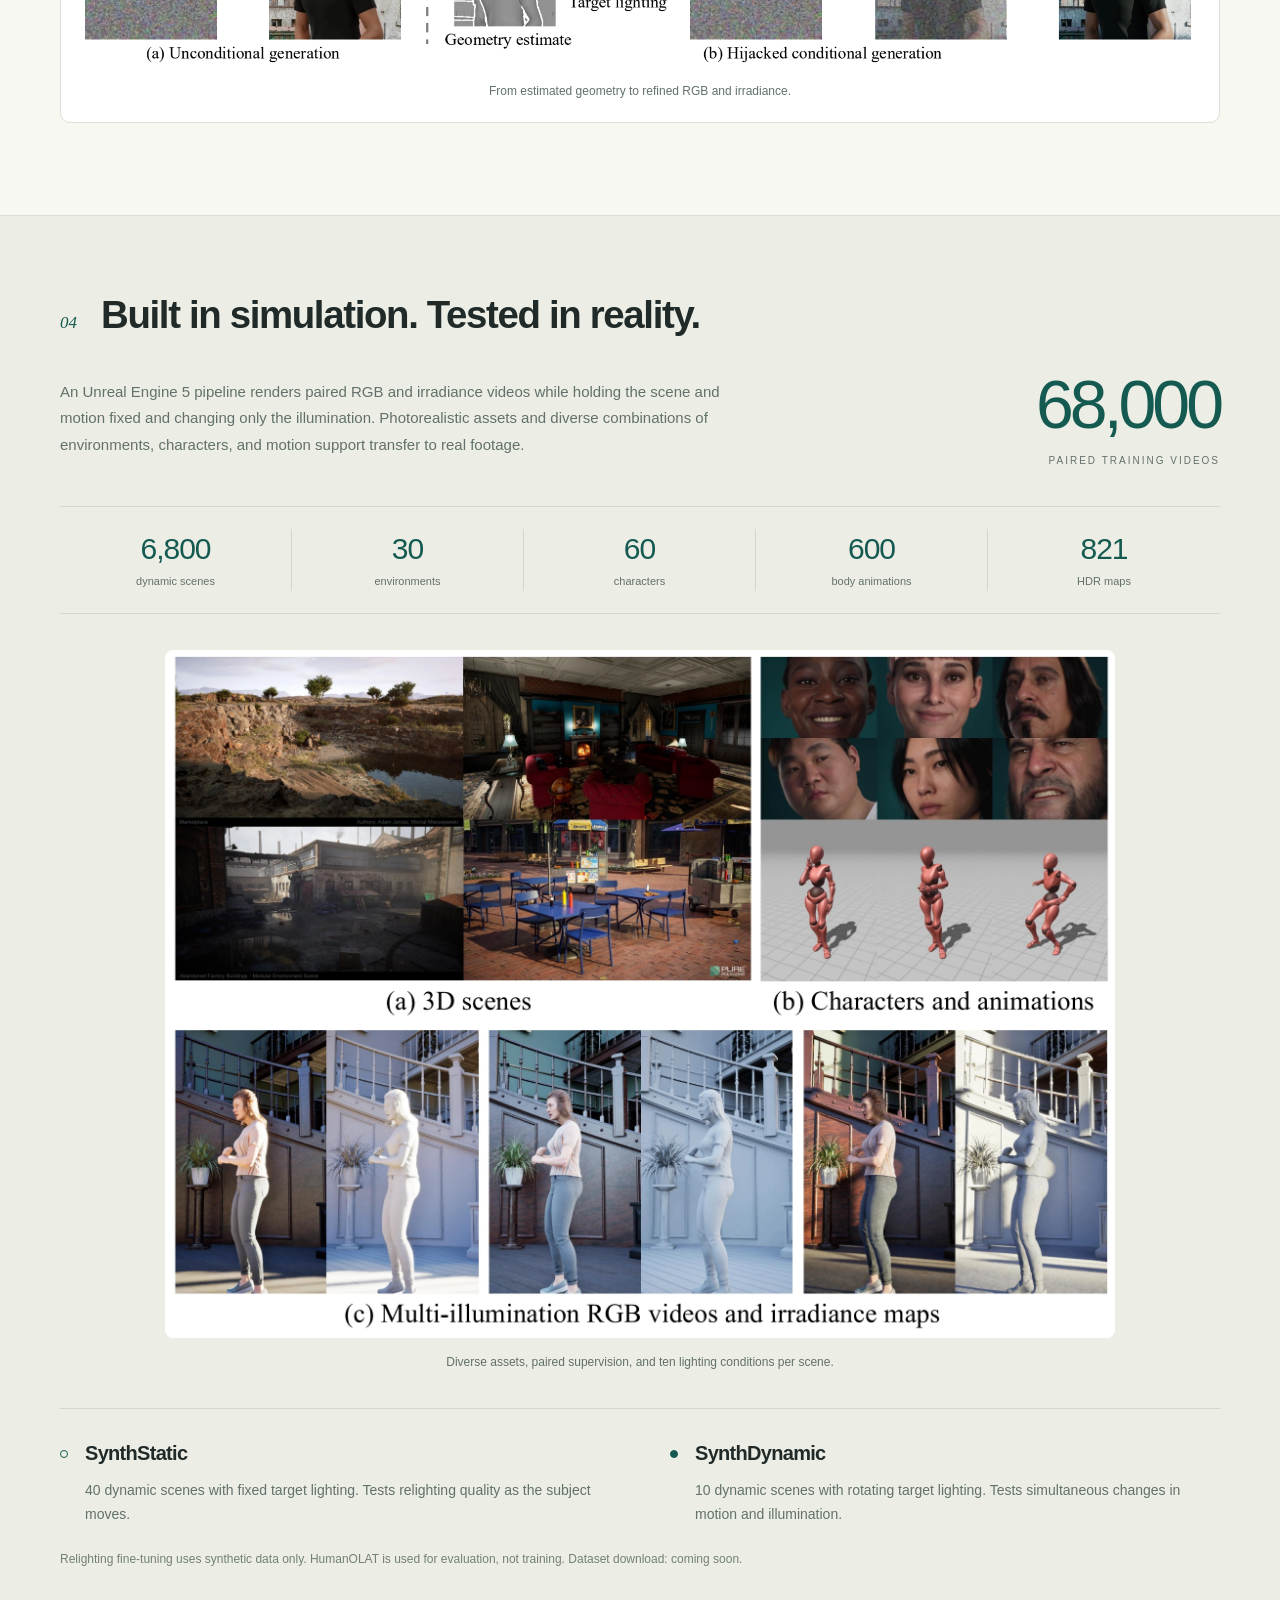
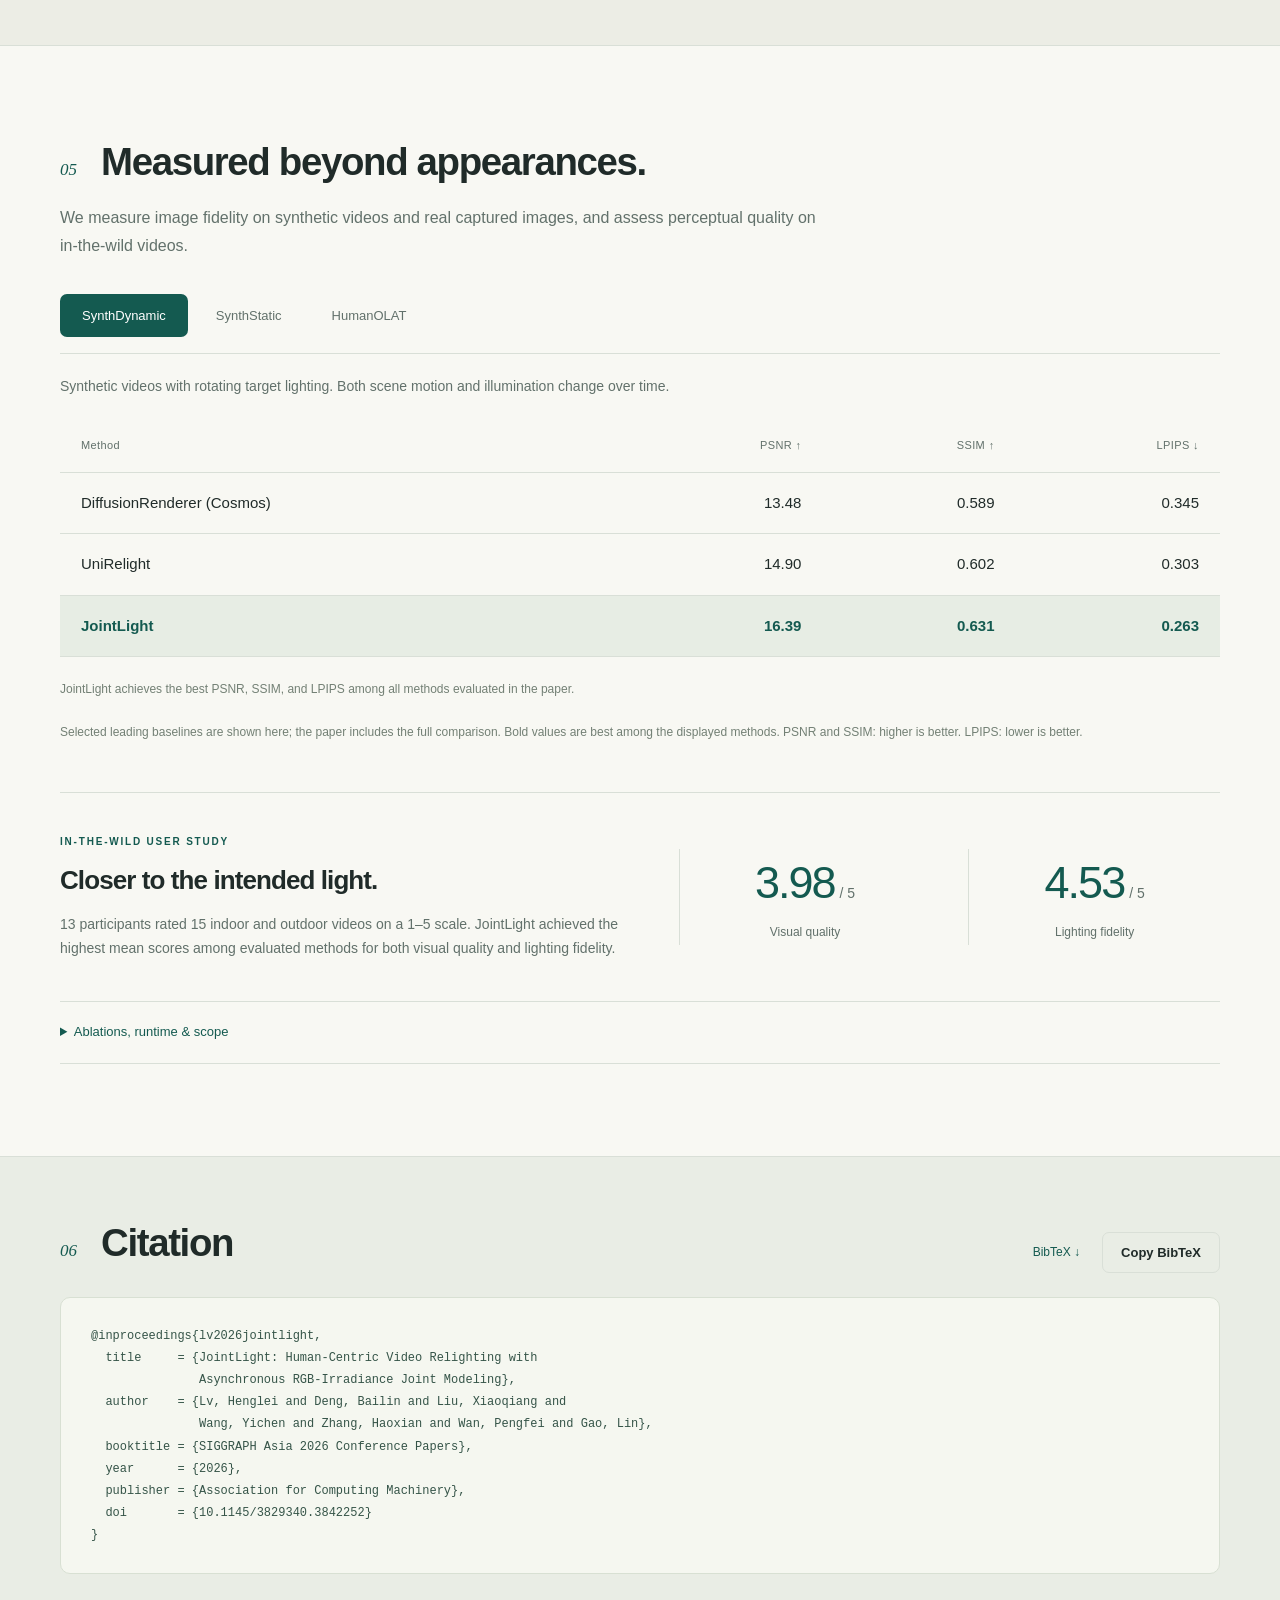
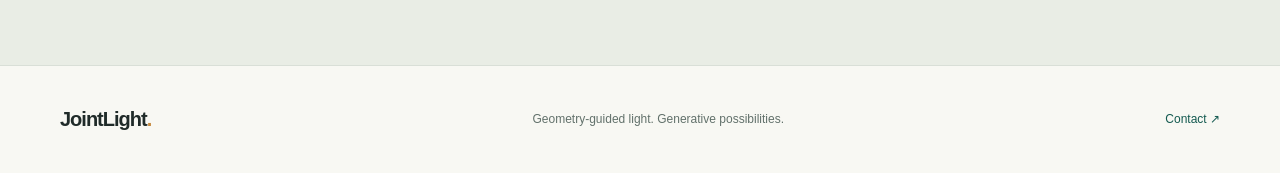
==== commit 248e093c: "Use ACM Digital Library icons for Paper links" ====
--- a/JointLight/index.html
+++ b/JointLight/index.html
@@ -37,7 +37,7 @@
 </div>
 <p class="corresponding"><span data-lang="en">* Corresponding author</span><span data-lang="zh">* 通讯作者</span></p>
 <div class="resource-links">
-<a class="button primary resource-link" href="https://doi.org/10.1145/3829340.3842252" target="_blank" rel="noopener noreferrer"><svg class="resource-icon" viewBox="0 0 384 512" aria-hidden="true" focusable="false"><path fill="currentColor" d="M181.9 256.1c-5-16-4.9-46.9-2-46.9 8.4 0 7.6 36.9 2 46.9zm-1.7 47.2c-7.7 20.2-17.3 43.3-28.4 62.7 18.3-7 39-17.2 62.9-21.9-12.7-9.6-24.9-23.4-34.5-40.8zM86.1 428.1c0 .8 13.2-5.4 34.9-40.2-6.7 6.3-29.1 24.5-34.9 40.2zM248 160h136v328c0 13.3-10.7 24-24 24H24c-13.3 0-24-10.7-24-24V24C0 10.7 10.7 0 24 0h200v136c0 13.2 10.8 24 24 24zm-8 171.8c-20-12.2-33.3-29-42.7-53.8 4.5-18.5 11.6-46.6 6.2-64.2-4.7-29.4-42.4-26.5-47.8-6.8-5 18.3-.4 44.1 8.1 77-11.6 27.6-28.7 64.6-40.8 85.8-.1 0-.1.1-.2.1-27.1 13.9-73.6 44.5-54.5 68 5.6 6.9 16 10 21.5 10 17.9 0 35.7-18 61.1-61.8 25.8-8.5 54.1-19.1 79-23.2 21.7 11.8 47.1 19.5 64 19.5 29.2 0 31.2-32 19.7-43.4-13.9-13.6-54.3-9.7-73.6-7.2zM377 105L279 7c-4.5-4.5-10.6-7-17-7h-6v128h128v-6.1c0-6.3-2.5-12.4-7-16.9zm-74.1 255.3c4.1-2.7-2.5-11.9-42.8-9 37.1 15.8 42.8 9 42.8 9z"/></svg><span>Paper</span></a>
+<a class="button primary resource-link" href="https://doi.org/10.1145/3829340.3842252" target="_blank" rel="noopener noreferrer"><img class="resource-icon acm-dl-icon" src="assets/images/acm-dl.svg" width="20" height="20" alt="" aria-hidden="true"><span>Paper</span></a>
 <a class="button primary resource-link" href="https://arxiv.org/abs/2610.29780" target="_blank" rel="noopener noreferrer"><svg class="resource-icon" viewBox="0 0 24 24" aria-hidden="true" focusable="false"><path fill="currentColor" d="M3.8423 0a1.0037 1.0037 0 0 0-.922.6078c-.1536.3687-.0438.6275.2938 1.1113l6.9185 8.3597-1.0223 1.1058a1.0393 1.0393 0 0 0 .003 1.4229l1.2292 1.3135-5.4391 6.4444c-.2803.299-.4538.823-.2971 1.1986a1.0253 1.0253 0 0 0 .9585.635.9133.9133 0 0 0 .6891-.3405l5.783-6.126 7.4902 8.0051a.8527.8527 0 0 0 .6835.2597.9575.9575 0 0 0 .8777-.6138c.1577-.377-.017-.7502-.306-1.1407l-7.0518-8.3418 1.0632-1.13a.9626.9626 0 0 0 .0089-1.3165L4.6336.4639s-.3733-.4535-.768-.463zm0 .272h.0166c.2179.0052.4874.2715.5644.3639l.005.006.0052.0055 10.169 10.9905a.6915.6915 0 0 1-.0072.945l-1.0666 1.133-1.4982-1.7724-8.5994-10.39c-.3286-.472-.352-.6183-.2592-.841a.7307.7307 0 0 1 .6704-.4401Zm14.341 1.5701a.877.877 0 0 0-.6554.2418l-5.6962 6.1584 1.6944 1.8319 5.3089-6.5138c.3251-.4335.479-.6603.3247-1.0292a1.1205 1.1205 0 0 0-.9763-.689zm-7.6557 12.2823 1.3186 1.4135-5.7864 6.1295a.6494.6494 0 0 1-.4959.26.7516.7516 0 0 1-.706-.4669c-.1119-.2682.0359-.6864.2442-.9083l.0051-.0055.0047-.0055z"/></svg><span>arXiv</span></a>
 <a class="button primary resource-link" href="https://github.com/IGLICT/JointLight" target="_blank" rel="noopener noreferrer"><svg class="resource-icon" viewBox="0 0 496 512" aria-hidden="true" focusable="false"><path fill="currentColor" d="M165.9 397.4c0 2-2.3 3.6-5.2 3.6-3.3.3-5.6-1.3-5.6-3.6 0-2 2.3-3.6 5.2-3.6 3-.3 5.6 1.3 5.6 3.6zm-31.1-4.5c-.7 2 1.3 4.3 4.3 4.9 2.6 1 5.6 0 6.2-2s-1.3-4.3-4.3-5.2c-2.6-.7-5.5.3-6.2 2.3zm44.2-1.7c-2.9.7-4.9 2.6-4.6 4.9.3 2 2.9 3.3 5.9 2.6 2.9-.7 4.9-2.6 4.6-4.6-.3-1.9-3-3.2-5.9-2.9zM244.8 8C106.1 8 0 113.3 0 252c0 110.9 69.8 205.8 169.5 239.2 12.8 2.3 17.3-5.6 17.3-12.1 0-6.2-.3-40.4-.3-61.4 0 0-70 15-84.7-29.8 0 0-11.4-29.1-27.8-36.6 0 0-22.9-15.7 1.6-15.4 0 0 24.9 2 38.6 25.8 21.9 38.6 58.6 27.5 72.9 20.9 2.3-16 8.8-27.1 16-33.7-55.9-6.2-112.3-14.3-112.3-110.5 0-27.5 7.6-41.3 23.6-58.9-2.6-6.5-11.1-33.3 2.6-67.9 20.9-6.5 69 27 69 27 20-5.6 41.5-8.5 62.8-8.5s42.8 2.9 62.8 8.5c0 0 48.1-33.6 69-27 13.7 34.7 5.2 61.4 2.6 67.9 16 17.7 25.8 31.5 25.8 58.9 0 96.5-58.9 104.2-114.8 110.5 9.2 7.9 17 22.9 17 46.4 0 33.7-.3 75.4-.3 83.6 0 6.5 4.6 14.4 17.3 12.1C428.2 457.8 496 362.9 496 252 496 113.3 383.5 8 244.8 8zM97.2 352.9c-1.3 1-1 3.3.7 5.2 1.6 1.6 3.9 2.3 5.2 1 1.3-1 1-3.3-.7-5.2-1.6-1.6-3.9-2.3-5.2-1zm-10.8-8.1c-.7 1.3.3 2.9 2.3 3.9 1.6 1 3.6.7 4.3-.7.7-1.3-.3-2.9-2.3-3.9-2-.6-3.6-.3-4.3.7zm32.4 35.6c-1.6 1.3-1 4.3 1.3 6.2 2.3 2.3 5.2 2.6 6.5 1 1.3-1.3.7-4.3-1.3-6.2-2.2-2.3-5.2-2.6-6.5-1zm-11.4-14.7c-1.6 1-1.6 3.6 0 5.9 1.6 2.3 4.3 3.3 5.6 2.3 1.6-1.3 1.6-3.9 0-6.2-1.4-2.3-4-3.3-5.6-2z"/></svg><span>Code</span></a>
 <a class="button" href="#results"><span aria-hidden="true">▷</span><span data-lang="en">Watch results</span><span data-lang="zh">观看效果</span></a><button class="button pending" type="button" disabled><span data-lang="en">Dataset · Coming soon</span><span data-lang="zh">数据集 · 待发布</span></button>
--- a/JointLight/styles.css
+++ b/JointLight/styles.css
@@ -1330,3 +1330,6 @@
   flex: 0 0 20px;
 }
 .resource-links .resource-link:focus-visible { outline: 2px solid currentColor; outline-offset: 4px; }
+
+/* Match the monochrome ACM Digital Library mark to the button label. */
+.resource-link .acm-dl-icon { filter: brightness(0) invert(1); }
